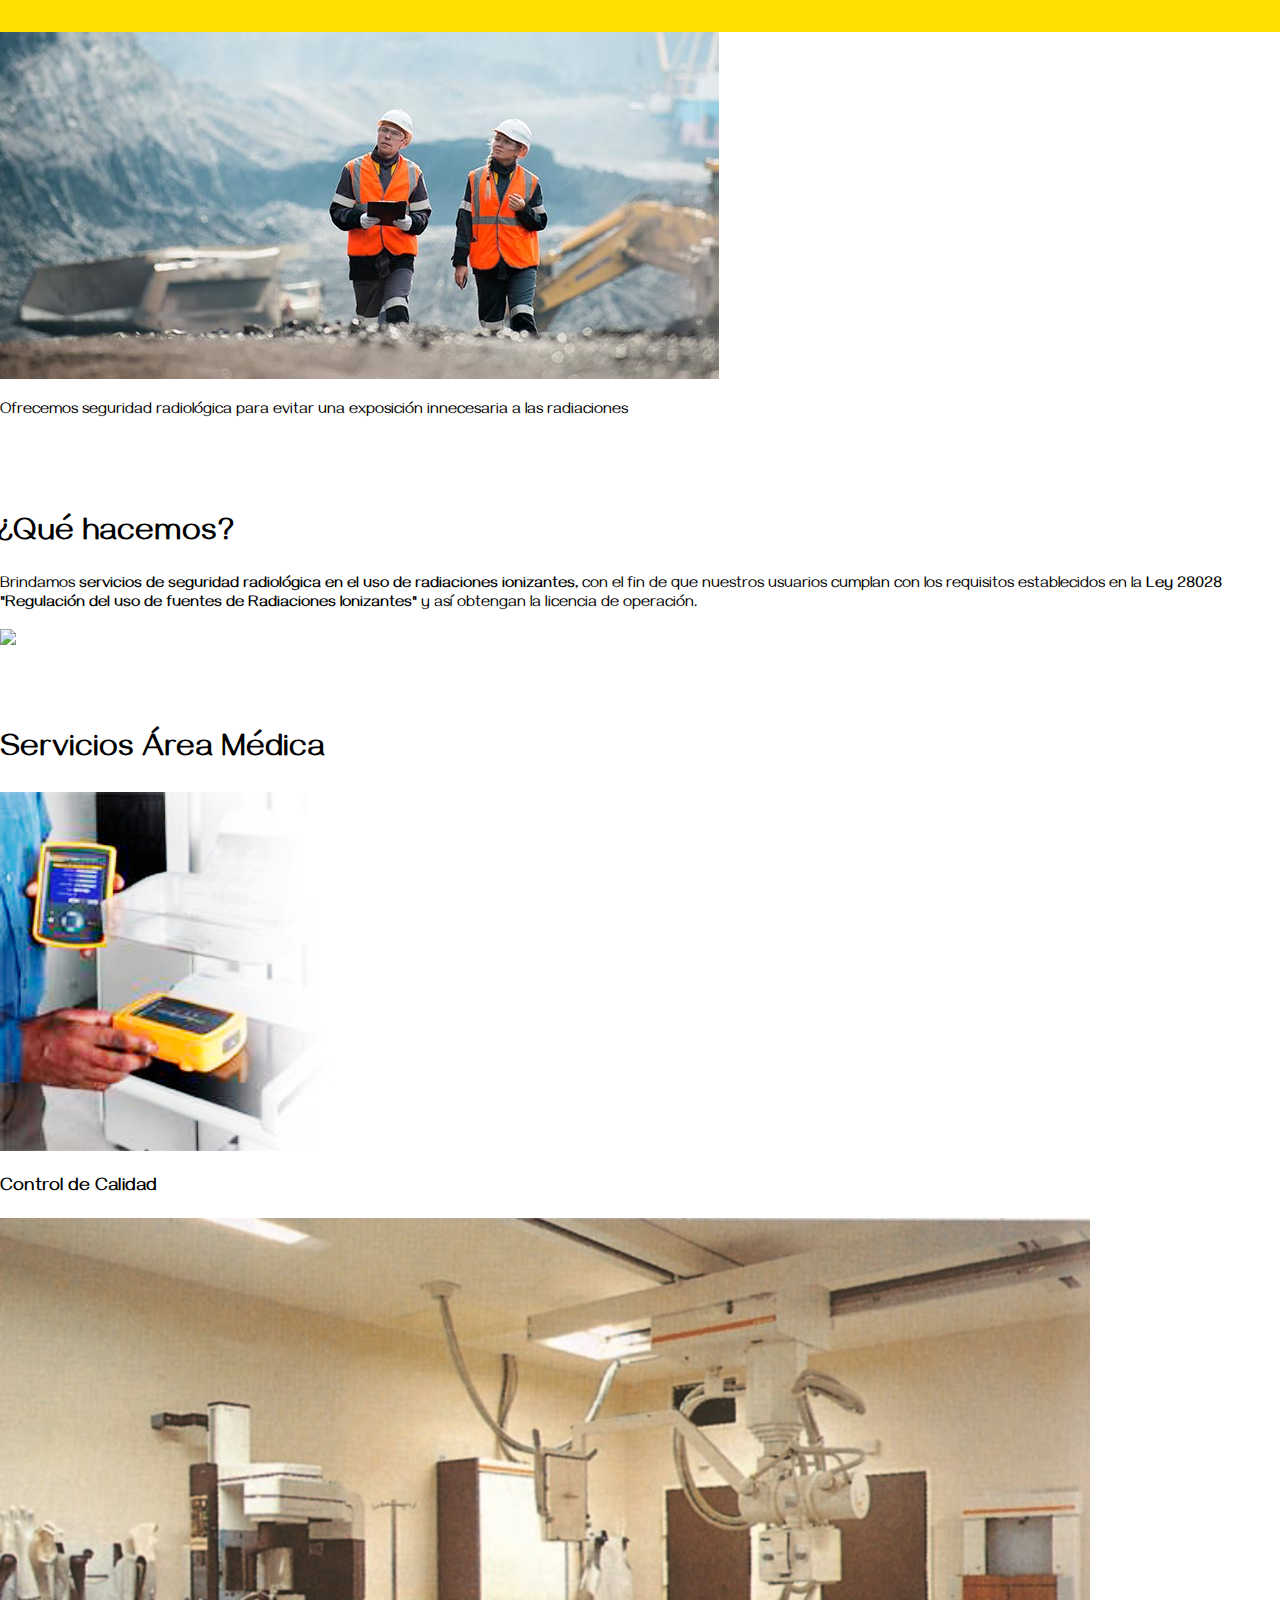
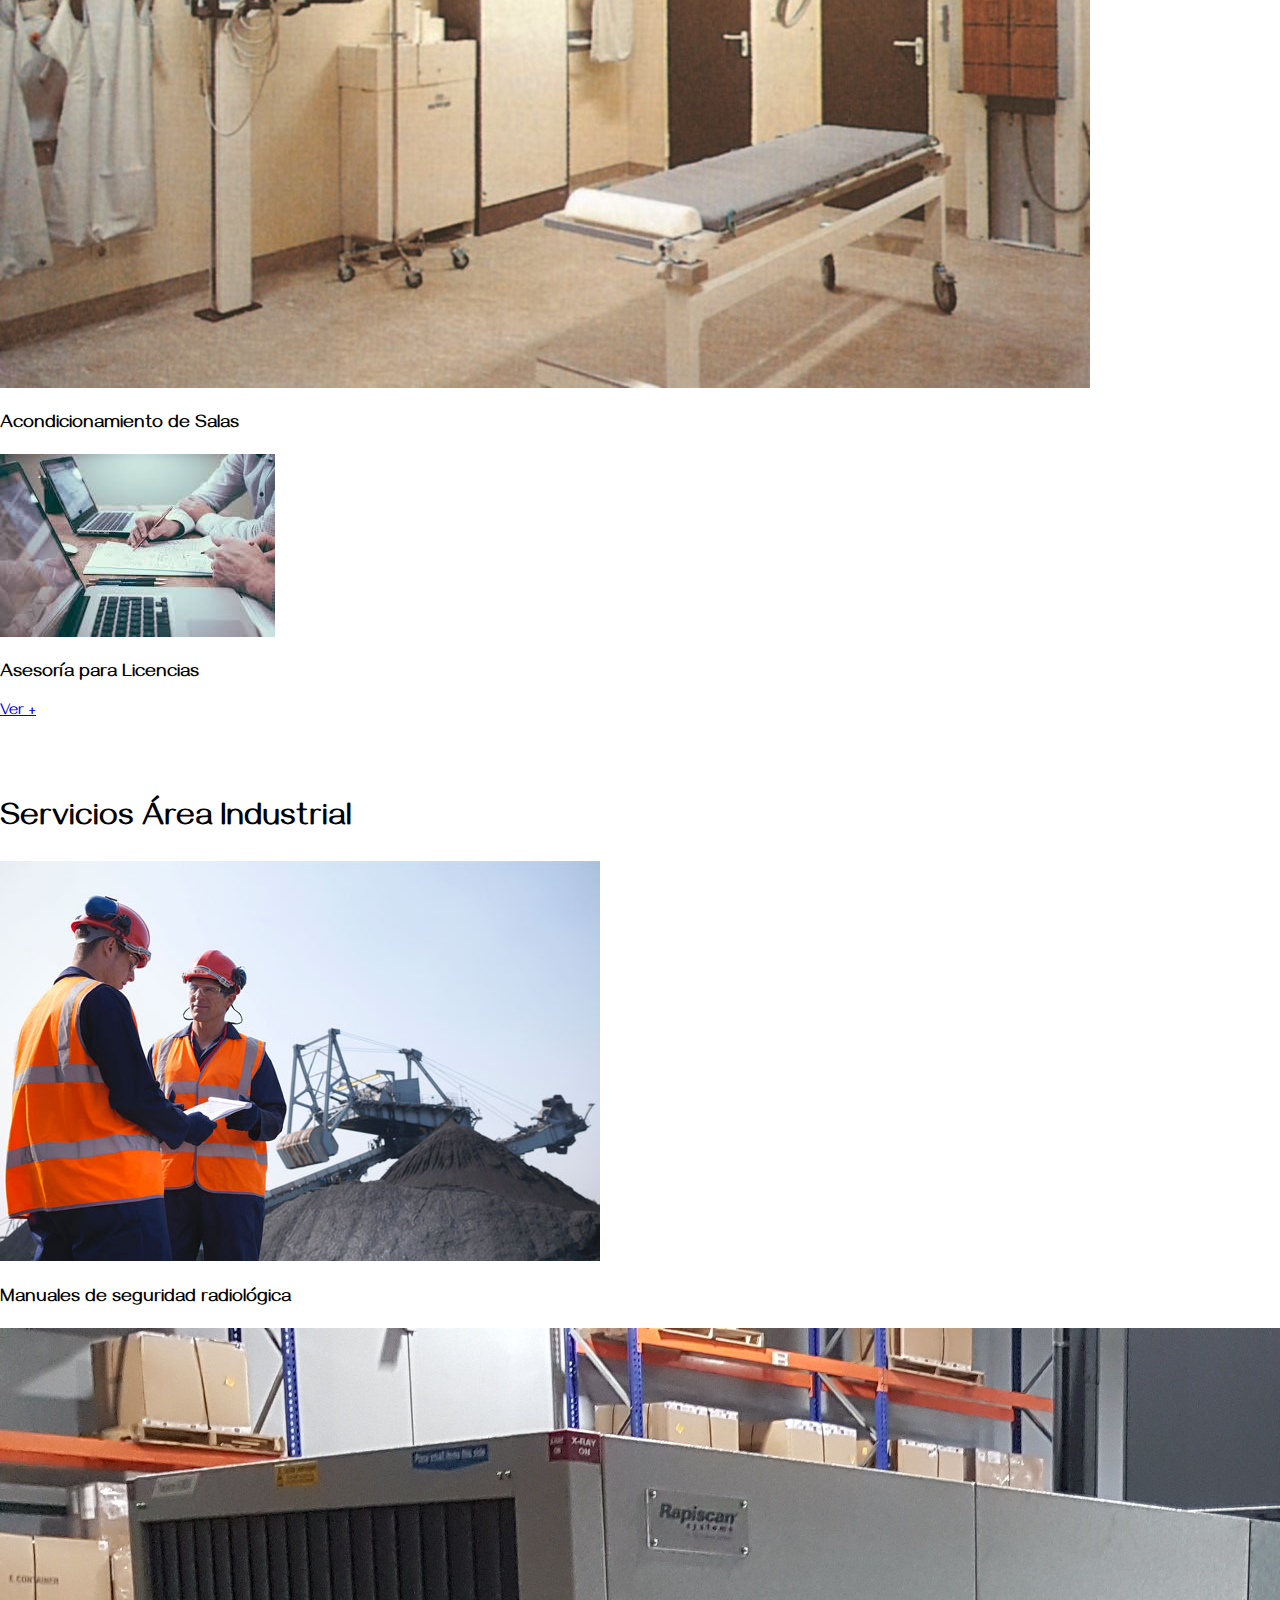
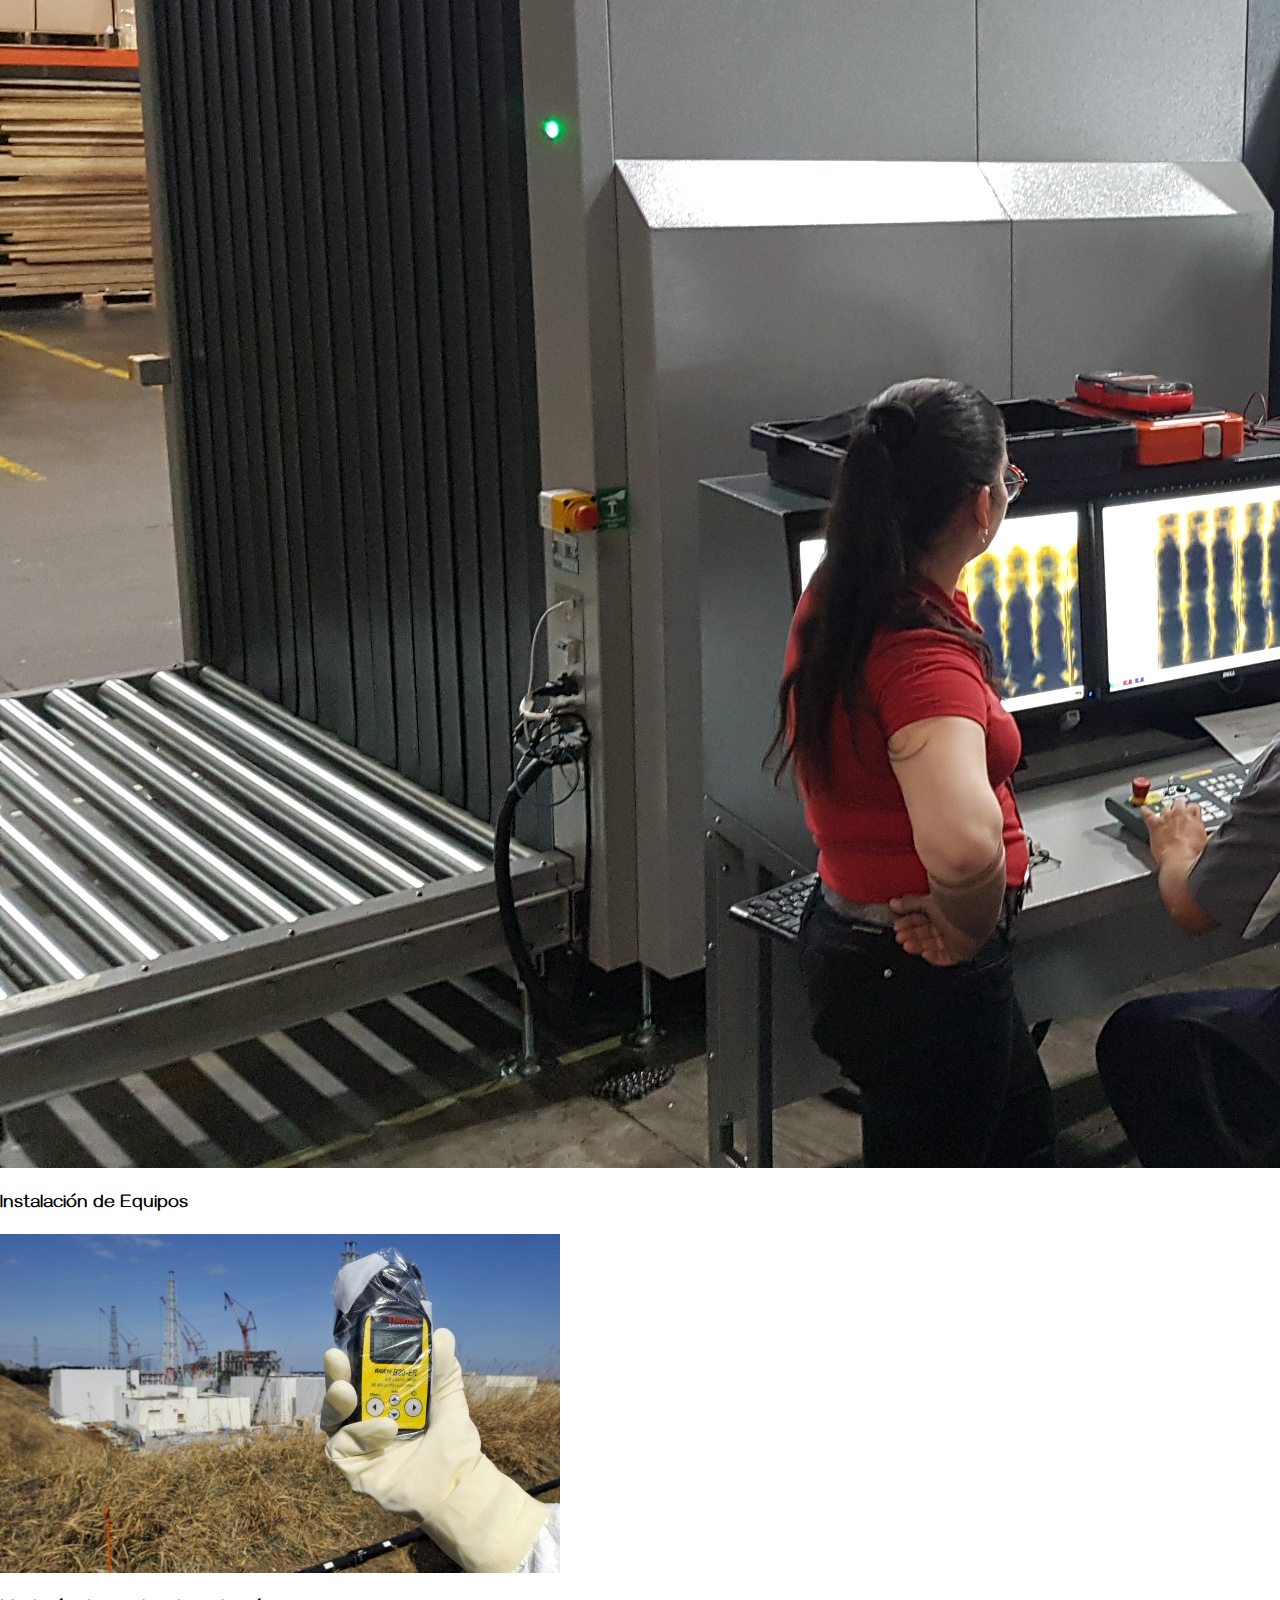
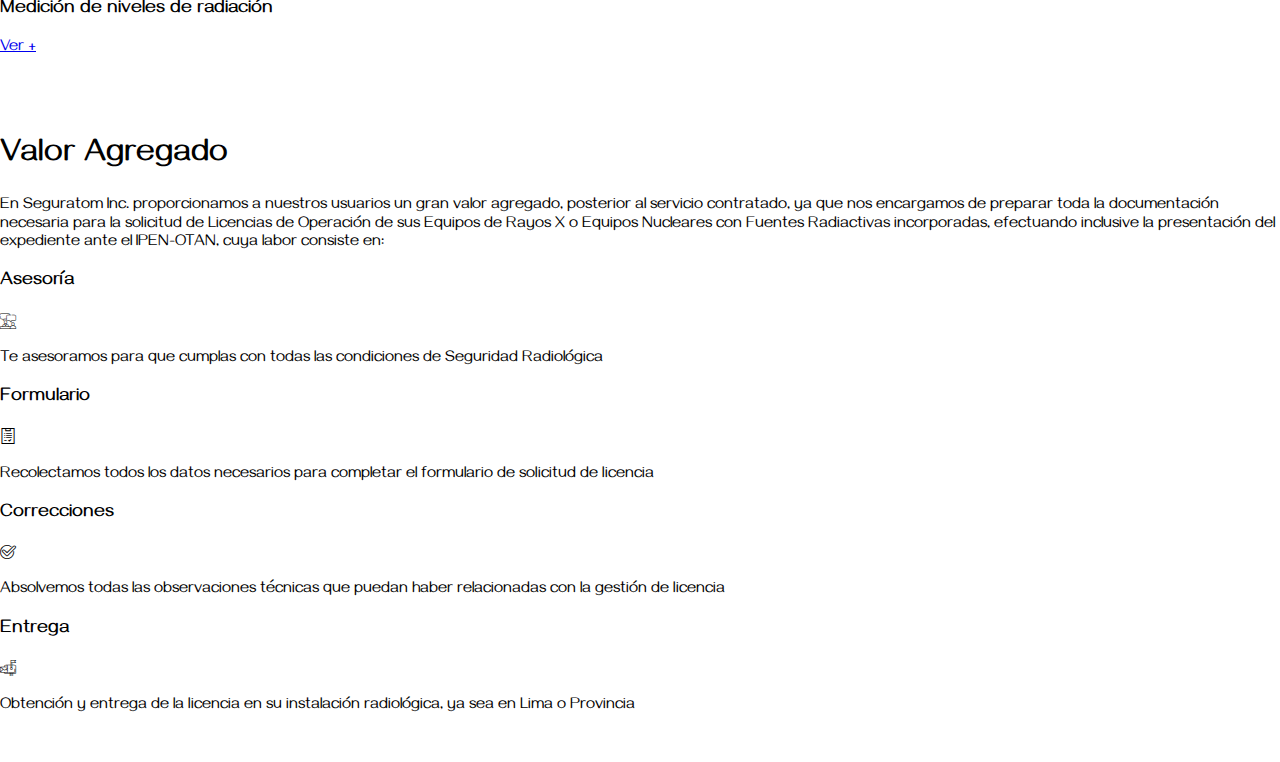
==== servicios.html @ b9119962 ":cat: primer commit" ====
<!DOCTYPE html>
<html>
<head>
	<meta charset="UTF-8" />
    <meta name="viewport" content="width=device-width, initial-scale=1.0" />
    <link rel="stylesheet" type="text/css" href="font/flaticon.css">
    <link rel="icon" href=""/>
    <link rel="stylesheet" href="css/normalize.css"/>
    <link href="https://fonts.googleapis.com/css?family=Gayathri:400,700&display=swap" rel="stylesheet">
    <link rel="stylesheet" href="css/style.css" />
    <title>Seguratom</title>
</head>
<body>
	<header></header>
	<main>
		<section>
			<img src="img/img4.jpg">
			<p>Ofrecemos seguridad radiológica para evitar una exposición innecesaria a las radiaciones</p>
		</section>

		<section>
			<h1>¿Qué hacemos?</h1>
			<div>
				<p>Brindamos <strong>servicios de seguridad radiológica en el uso de radiaciones ionizantes,</strong> con el fin de que nuestros usuarios cumplan con los requisitos establecidos en la <strong>Ley 28028 "Regulación del uso de fuentes de Radiaciones Ionizantes"</strong> y así obtengan la licencia de operación.</p>
			</div>
			<div>
				<img src="img/img5.jp">
			</div>
		</section>

		<section>
			<h1>Servicios Área Médica</h1>
			<div>
				<div>
					<img src="img/img6.jpg">
					<div>
						<h3>Control de Calidad</h3>
					</div>
				</div>
				<div>
					<img src="img/img7.jpg">
					<div>
						<h3>Acondicionamiento de Salas</h3>
					</div>
				</div>
				<div>
					<img src="img/img8.jpg">
					<div>
						<h3>Asesoría para Licencias</h3>
					</div>
				</div>
			</div>
			<div>
				<a href="serviciosAreaMedica.html">Ver +</a>
			</div>
		</section>

			<section>
			<h1>Servicios Área Industrial</h1>
			<div>
				<div>
					<img src="img/img9.jpg">
					<div>
						<h3>Manuales de seguridad radiológica</h3>
					</div>
				</div>
				<div>
					<img src="img/img10.jpg">
					<div>
						<h3>Instalación de Equipos</h3>
					</div>
				</div>
				<div>
					<img src="img/img11.jpg">
					<div>
						<h3>Medición de niveles de radiación</h3>
					</div>
				</div>
			</div>
			<div>
				<a href="serviciosAreaIndustrial.html">Ver +</a>
			</div>
		</section>

		<section>
			<h1>Valor Agregado</h1>
			<div>
				<p>En Seguratom Inc. proporcionamos a nuestros usuarios un gran valor agregado, posterior al servicio contratado, ya que nos encargamos de preparar toda la documentación necesaria para la solicitud de Licencias de Operación de sus Equipos de Rayos X o Equipos Nucleares con Fuentes Radiactivas incorporadas, efectuando inclusive la presentación del expediente ante el IPEN-OTAN, cuya labor consiste en:</p>
			</div>
			<div>
				<div>
					<h3>Asesoría</h3>
					 <i class="flaticon-advisor"></i>
					<p>Te asesoramos para que cumplas con todas las condiciones de Seguridad Radiológica</p>
				</div>
				<div>
					<h3>Formulario</h3>
					 <i class="flaticon-test"></i>
					<p>Recolectamos todos los datos necesarios para completar el formulario de solicitud de licencia</p>
				</div>
				<div>
					<h3>Correcciones</h3>
					 <i class="flaticon-checked"></i>
					<p>Absolvemos todas las observaciones técnicas que puedan haber relacionadas con la gestión de licencia</p>
				</div>
				<div>
					<h3>Entrega</h3>
					 <i class="flaticon-mail"></i>
					<p>Obtención y entrega de la licencia en su instalación radiológica, ya sea en Lima o Provincia</p>
				</div>		
			</div>
		</section>
	</main>
	<footer></footer>

</body>
</html>
---- font/flaticon.css ----
/*
  	Flaticon icon font: Flaticon
  	Creation date: 02/09/2019 01:56
  	*/

@font-face {
  font-family: "Flaticon";
  src: url("./Flaticon.eot");
  src: url("./Flaticon.eot?#iefix") format("embedded-opentype"),
       url("./Flaticon.woff2") format("woff2"),
       url("./Flaticon.woff") format("woff"),
       url("./Flaticon.ttf") format("truetype"),
       url("./Flaticon.svg#Flaticon") format("svg");
  font-weight: normal;
  font-style: normal;
}

@media screen and (-webkit-min-device-pixel-ratio:0) {
  @font-face {
    font-family: "Flaticon";
    src: url("./Flaticon.svg#Flaticon") format("svg");
  }
}

[class^="flaticon-"]:before, [class*=" flaticon-"]:before,
[class^="flaticon-"]:after, [class*=" flaticon-"]:after {   
  font-family: Flaticon;
        font-size: 1em;
font-style: normal;
}

.flaticon-advisor:before { content: "\f100"; }
.flaticon-test:before { content: "\f101"; }
.flaticon-checked:before { content: "\f102"; }
.flaticon-mail:before { content: "\f103"; }
.flaticon-shield:before { content: "\f104"; }
.flaticon-team:before { content: "\f105"; }
.flaticon-work:before { content: "\f106"; }
.flaticon-customer:before { content: "\f107"; }
.flaticon-customer-service:before { content: "\f108"; }
.flaticon-hourglass:before { content: "\f109"; }
.flaticon-team-1:before { content: "\f10a"; }
.flaticon-envelope:before { content: "\f10b"; }
.flaticon-clock-circular-outline:before { content: "\f10c"; }
.flaticon-placeholder:before { content: "\f10d"; }
.flaticon-auricular-phone-symbol-in-a-circle:before { content: "\f10e"; }
.flaticon-at:before { content: "\f10f"; }
.flaticon-menu-button-of-three-lines:before { content: "\f110"; }
.flaticon-facebook:before { content: "\f111"; }
.flaticon-linkedin:before { content: "\f112"; }
.flaticon-twitter-logo-on-black-background:before { content: "\f113"; }
---- css/style.css ----
* {
  box-sizing: border-box;
}

body {
  font-family: "Gayathri", sans-serif;
}

section {
  margin: 0;
  padding-top: 30px;
  padding-bottom: 30px;
}

/*Header Nav*/

header {
  background-color: #ffde00;
  padding-top: 1rem;
  padding-bottom: 1rem;
  position: fixed;
  top: 0%;
  left: 0%;
  width: 100%;
  z-index: 2;
}

header .container {
  display: flex;
  flex-wrap: wrap;
  align-items: center;
}

header .brand {
  margin-left: 10%;
  display: flex;
  flex-wrap: wrap;
  align-items: center;
}

header .brand img {
  width: 250px;
  height: auto;
}

header .drawer {
  display: inline-block;
}

header .menu {
  margin-left: auto;
  margin-right: 5%;
}

header .menu a {
  text-decoration: none;
  margin: 0 25px;
  font-size: 1.2rem;
}

/*Especialistas en seguridad...*/

.subheader {
  position: relative;
  padding-bottom: 20%;
  height: 0;
  overflow: hidden;
}

.subheader img {
  width: 100%;
  opacity: 0.5;
  margin: 0;
}

.subheader .slogan {
  position: absolute;
  left: 10%;
  top: 50%;
  transform: translate(-10%, -50%);
  font-size: 2rem;
  display: flex;
  flex-wrap: wrap;
  width: 50%;
  color: #29086A;
}

/*Te ofrecemos*/

.ofertas h1 {
  text-align: center;
  margin-top: 0px;
}

.ofertas h3 {
  text-align: center;
}

.ofertas .fila {
  display: flex;
  flex-wrap: wrap;
  justify-content: space-around;
}

.ofertas img {
  width: 400px;
  height: 250px;
  box-shadow: 10px 5px 5px 0px rgba(0, 0, 0, 0.37);
  transition: all 0.2s ease-in-out;
}

.ofertas img:hover {
  transform: scale(1.1);
}

/*Quienes somos*/

.quienesSomos {
  text-align: center;
  background-color: #c6ac00;
  color: whitesmoke;
}

.quienesSomos h1 {
  margin-top: 0px;
}

.quienesSomos p {
  display: flex;
  flex-wrap: wrap;
  margin: 0 auto;
  width: 50%;
  font-size: 1.5rem;
}

/*¿Por qué elegir Seguratom?*/

.razones {
  text-align: center;
}

.razones .fila {
  display: flex;
  flex-wrap: wrap;
  justify-content: space-around;
}

.razones i {
  font-size: 9rem;
}

.razones .columna p {
  width: 60%;
  margin: auto;
  font-size: 1.2rem;
}

/*Mapa*/

.gmap_canvas {
  position: relative;
  padding-bottom: 30%;
  height: 0;
  overflow: hidden;
}

.gmap_canvas iframe {
  position: absolute;
  top: 0;
  left: 0;
  width: 100%;
  height: 100%;
}

/* Contáctenos */

.contacto {
  text-align: center;
}

.contacto .fila {
  display: flex;
  flex-wrap: wrap;
  justify-content: space-around;
}

.contacto .form-item {
  width: 100%;
  margin: 5px 0;
}

.contacto .columna .item {
  display: flex;
  flex-wrap: wrap;
  justify-content: left;
  align-items: center;
  width: 100%;
}

.contacto i {
  font-size: 2rem;
  margin: 0 10px;
}

/* Footer1 */

.footer1 {
  background-color: gray;
}

.footer1 .fila {
  display: flex;
  flex-wrap: wrap;
  justify-content: space-around;
}

.footer1 img {
  width: 250px;
  height: auto;
  filter: grayscale(1);
}

.footer1 .columna a {
  text-decoration: none;
}

.footer1 .columna2{
  display: flex;
  flex-wrap: wrap;
}

.footer1 .columna2 a{
  width: 100%;
}

.footer1 .columna3 a{
  filter: grayscale(1);
}

.footer1 .columna3 i {
  font-size: 3rem;
  margin: 0 10px;
}

/* Footer2 */

.footer2 {
  text-align: center;
  background-color: lightgray;
  padding: 5px 0;
}
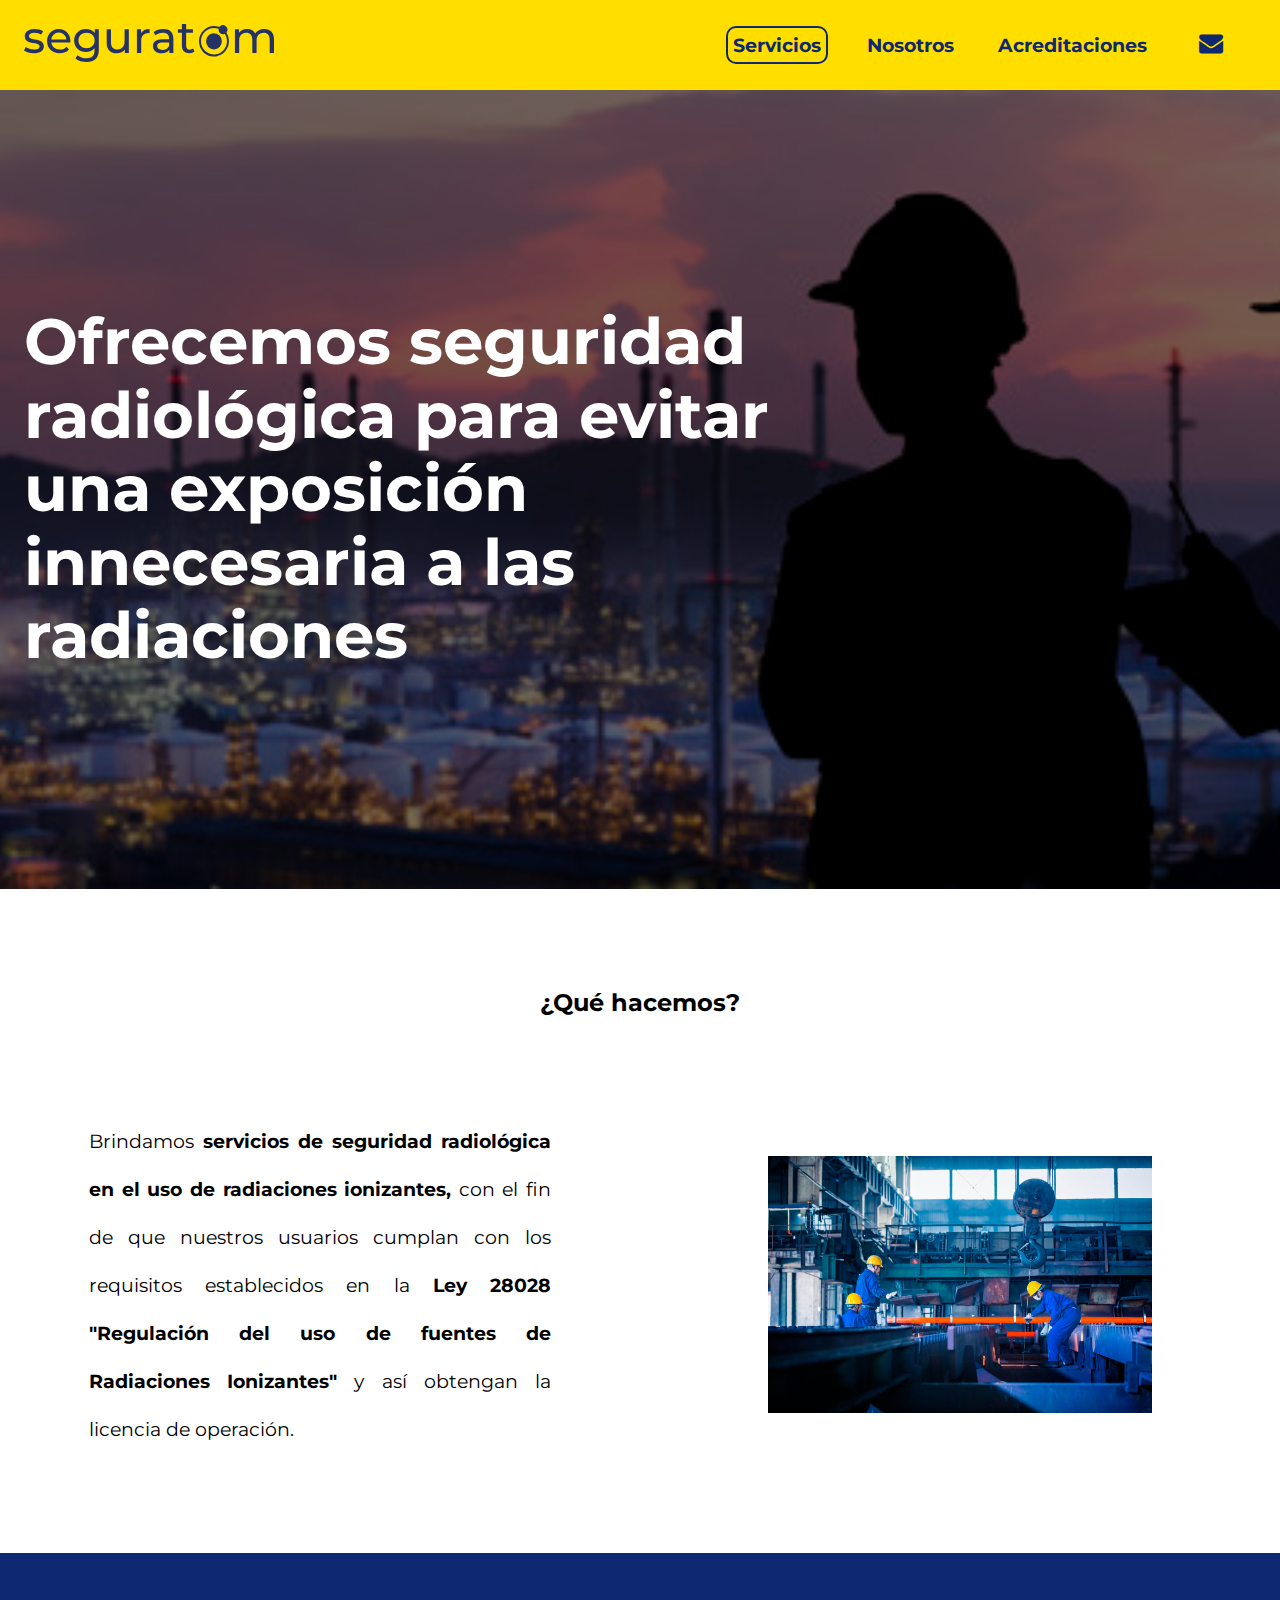
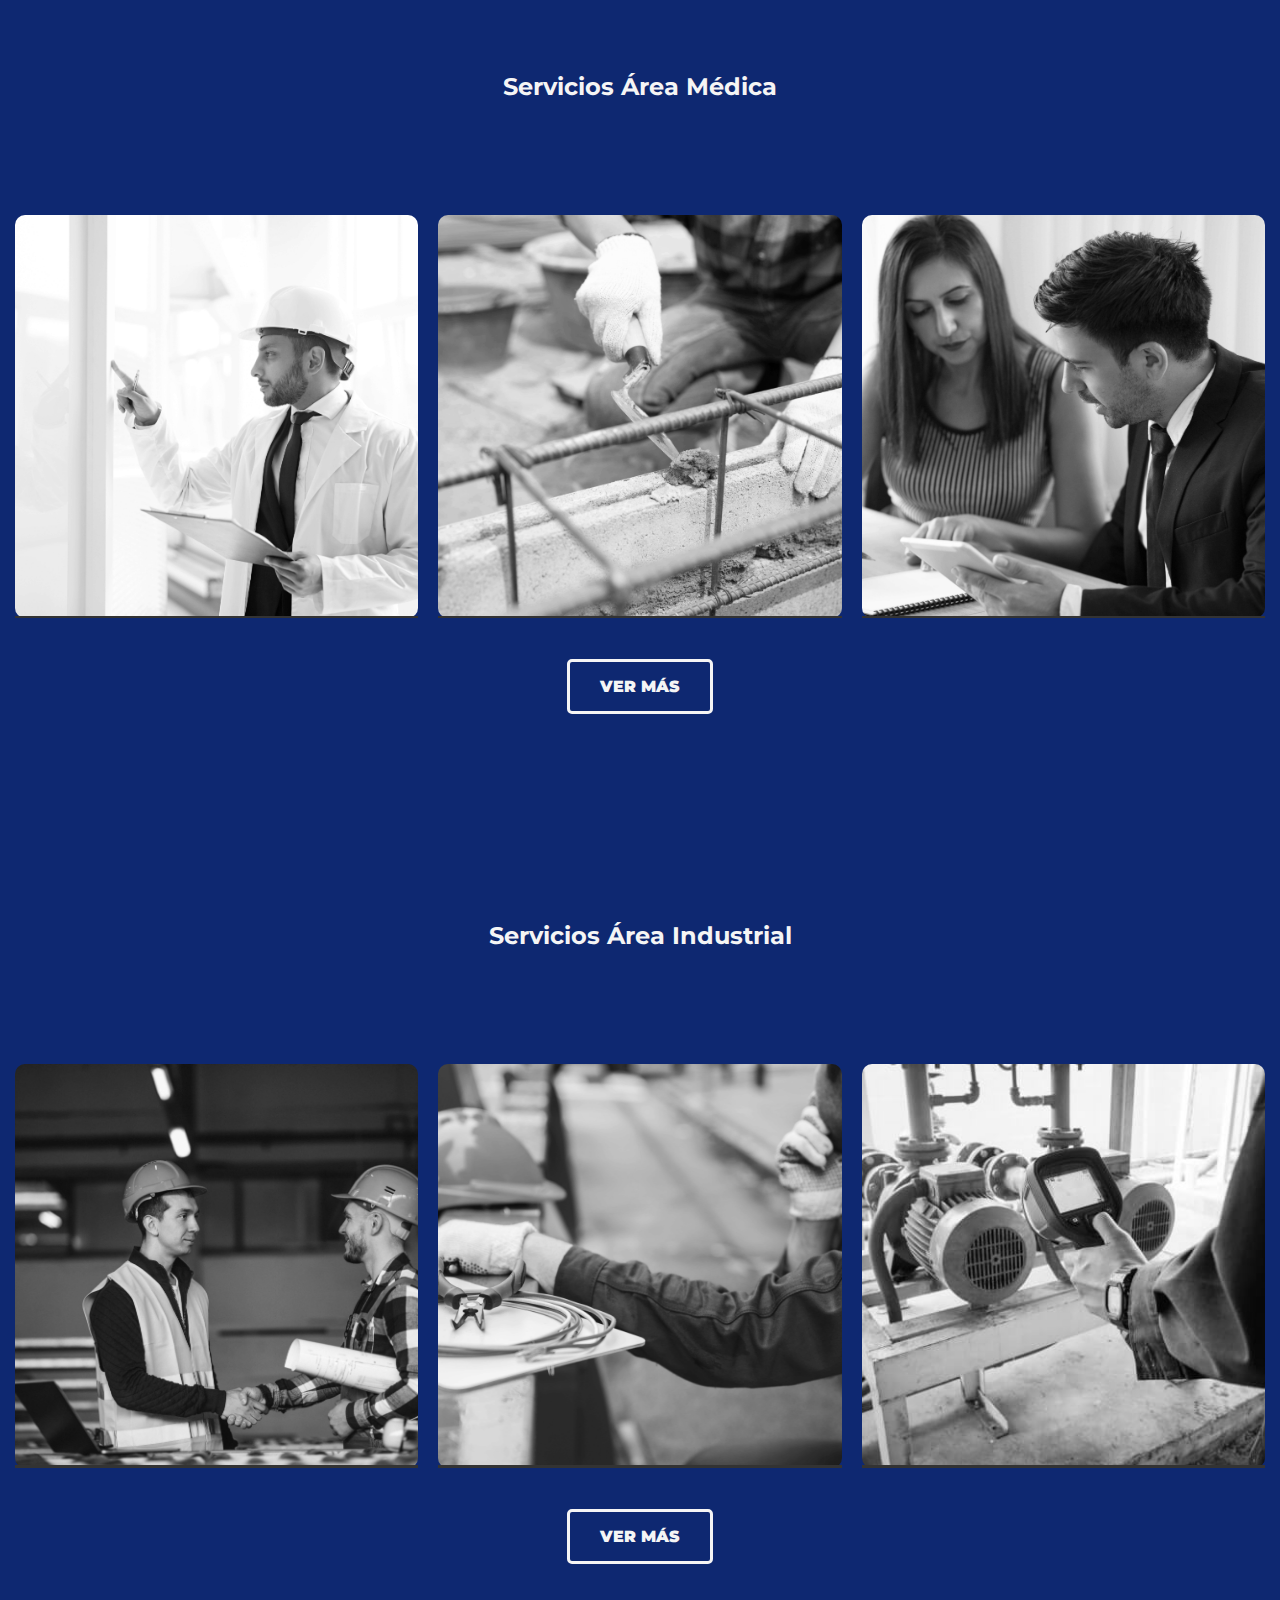
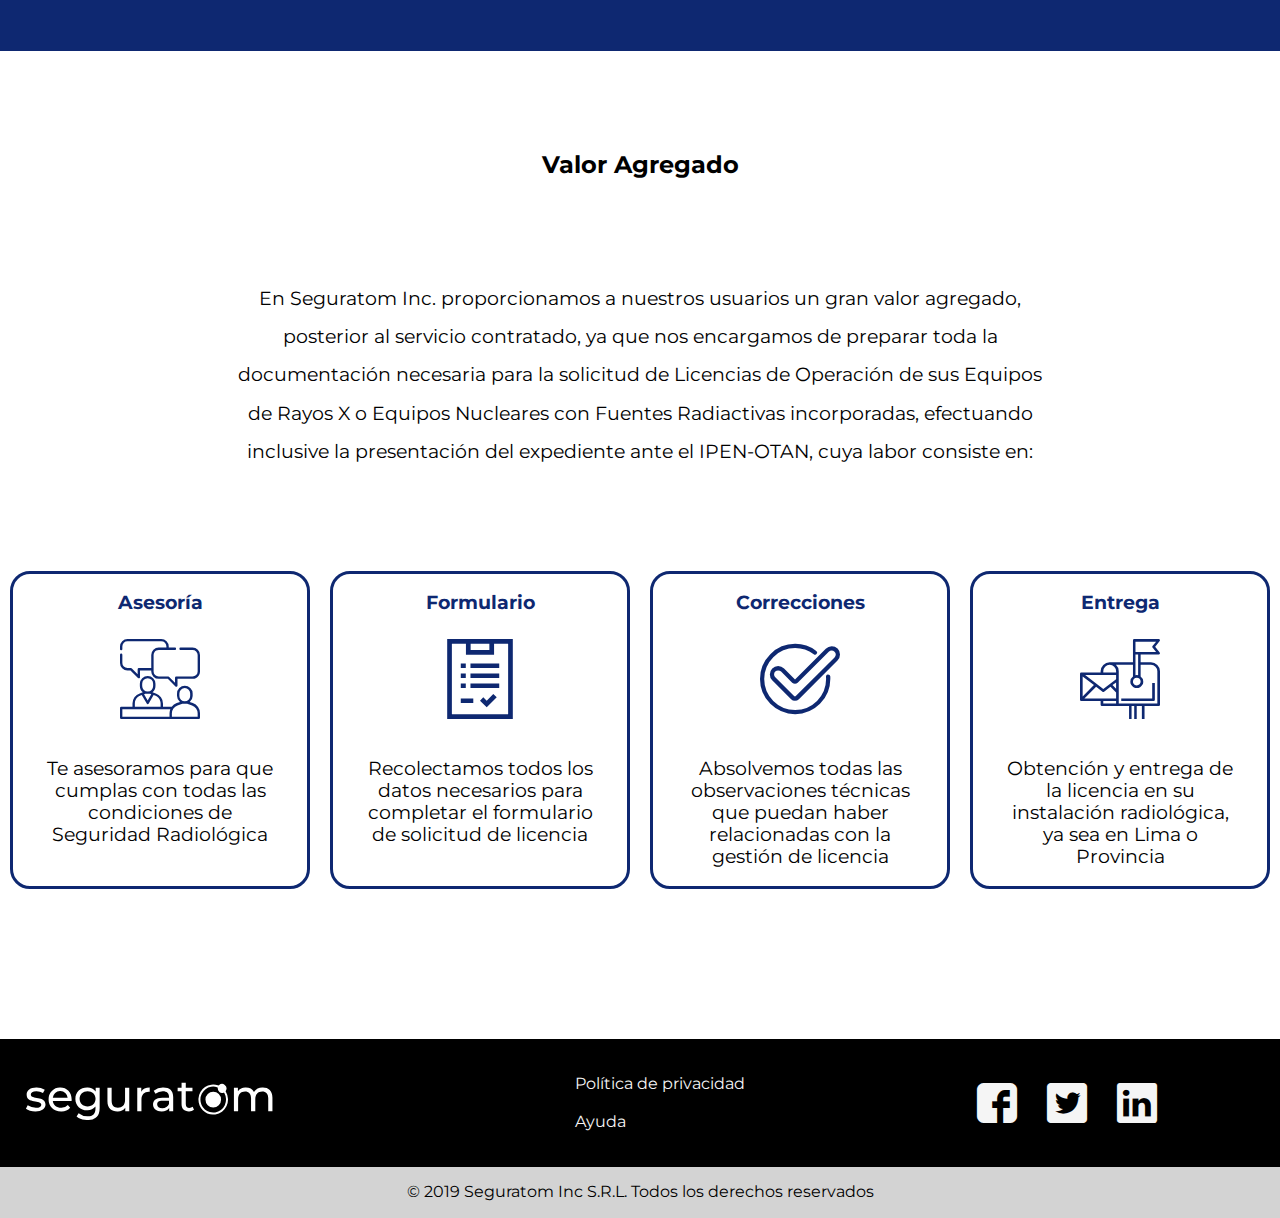
==== commit 54e0c5e8: "Update project to final version" ====
--- a/servicios.html
+++ b/servicios.html
@@ -1,117 +1,278 @@
 <!DOCTYPE html>
-<html>
-<head>
-	<meta charset="UTF-8" />
+<html lang="es">
+  <head>
+    <meta charset="UTF-8" />
     <meta name="viewport" content="width=device-width, initial-scale=1.0" />
-    <link rel="stylesheet" type="text/css" href="font/flaticon.css">
-    <link rel="icon" href=""/>
-    <link rel="stylesheet" href="css/normalize.css"/>
-    <link href="https://fonts.googleapis.com/css?family=Gayathri:400,700&display=swap" rel="stylesheet">
+    <link rel="stylesheet" href="font/flaticon.css" />
+    <link rel="icon" href="img/seguratom-azul-isotipo.ico" />
+    <link rel="stylesheet" href="css/normalize.css" />
+    <link
+      href="https://fonts.googleapis.com/css?family=Montserrat:400,700,900&display=swap"
+      rel="stylesheet"
+    />
+
     <link rel="stylesheet" href="css/style.css" />
+    <script src="js/jquery.js"></script>
     <title>Seguratom</title>
-</head>
-<body>
-	<header></header>
-	<main>
-		<section>
-			<img src="img/img4.jpg">
-			<p>Ofrecemos seguridad radiológica para evitar una exposición innecesaria a las radiaciones</p>
-		</section>
-
-		<section>
-			<h1>¿Qué hacemos?</h1>
-			<div>
-				<p>Brindamos <strong>servicios de seguridad radiológica en el uso de radiaciones ionizantes,</strong> con el fin de que nuestros usuarios cumplan con los requisitos establecidos en la <strong>Ley 28028 "Regulación del uso de fuentes de Radiaciones Ionizantes"</strong> y así obtengan la licencia de operación.</p>
-			</div>
-			<div>
-				<img src="img/img5.jp">
-			</div>
-		</section>
-
-		<section>
-			<h1>Servicios Área Médica</h1>
-			<div>
-				<div>
-					<img src="img/img6.jpg">
-					<div>
-						<h3>Control de Calidad</h3>
-					</div>
-				</div>
-				<div>
-					<img src="img/img7.jpg">
-					<div>
-						<h3>Acondicionamiento de Salas</h3>
-					</div>
-				</div>
-				<div>
-					<img src="img/img8.jpg">
-					<div>
-						<h3>Asesoría para Licencias</h3>
-					</div>
-				</div>
-			</div>
-			<div>
-				<a href="serviciosAreaMedica.html">Ver +</a>
-			</div>
-		</section>
-
-			<section>
-			<h1>Servicios Área Industrial</h1>
-			<div>
-				<div>
-					<img src="img/img9.jpg">
-					<div>
-						<h3>Manuales de seguridad radiológica</h3>
-					</div>
-				</div>
-				<div>
-					<img src="img/img10.jpg">
-					<div>
-						<h3>Instalación de Equipos</h3>
-					</div>
-				</div>
-				<div>
-					<img src="img/img11.jpg">
-					<div>
-						<h3>Medición de niveles de radiación</h3>
-					</div>
-				</div>
-			</div>
-			<div>
-				<a href="serviciosAreaIndustrial.html">Ver +</a>
-			</div>
-		</section>
-
-		<section>
-			<h1>Valor Agregado</h1>
-			<div>
-				<p>En Seguratom Inc. proporcionamos a nuestros usuarios un gran valor agregado, posterior al servicio contratado, ya que nos encargamos de preparar toda la documentación necesaria para la solicitud de Licencias de Operación de sus Equipos de Rayos X o Equipos Nucleares con Fuentes Radiactivas incorporadas, efectuando inclusive la presentación del expediente ante el IPEN-OTAN, cuya labor consiste en:</p>
-			</div>
-			<div>
-				<div>
-					<h3>Asesoría</h3>
-					 <i class="flaticon-advisor"></i>
-					<p>Te asesoramos para que cumplas con todas las condiciones de Seguridad Radiológica</p>
-				</div>
-				<div>
-					<h3>Formulario</h3>
-					 <i class="flaticon-test"></i>
-					<p>Recolectamos todos los datos necesarios para completar el formulario de solicitud de licencia</p>
-				</div>
-				<div>
-					<h3>Correcciones</h3>
-					 <i class="flaticon-checked"></i>
-					<p>Absolvemos todas las observaciones técnicas que puedan haber relacionadas con la gestión de licencia</p>
-				</div>
-				<div>
-					<h3>Entrega</h3>
-					 <i class="flaticon-mail"></i>
-					<p>Obtención y entrega de la licencia en su instalación radiológica, ya sea en Lima o Provincia</p>
-				</div>		
-			</div>
-		</section>
-	</main>
-	<footer></footer>
-
-</body>
-</html>+  </head>
+  <body>
+    <div class="load-div">
+      <img src="img/seguratom-azul-isotipo.svg" alt="Cargando...">
+    </div>
+      <!-- Header Nav -->
+      <header>
+        <div class="container">
+          <div class="fila fila-header">
+            <div class="columna columna-logo-header">
+              <a href="index.html">
+                <img src="img/seguratom-azul.svg" />
+              </a>
+            </div>
+
+            <nav class="menu">
+              <a id="servicios" href="servicios.html">Servicios</a>
+              <a id="nosotros" href="nosotros.html">Nosotros</a>
+              <a id="acreditaciones" href="acreditaciones.html"
+                >Acreditaciones</a
+              >
+            </nav>
+
+            <div class="columna columna-iconos">
+              <a href="index.html#contactenos">
+                <i class="flaticon-envelope"></i>
+              </a>
+              <a href="#" class="hamb">
+                <i
+                  class="flaticon-menu-button-of-three-lines"
+                  aria-hidden="true"
+                ></i>
+              </a>
+            </div>
+          </div>
+        </div>
+      </header>
+
+      <main>
+        <!-- Ofrecemos seguridad radiológica... -->
+        <section class="subheader-2">
+          <img src="img/img4.jpg" />
+          <div class="container slogan">
+            <div class="fila">
+              <div class="columna columna-66">
+                <h1>
+                  Ofrecemos seguridad radiológica para evitar una exposición
+                  innecesaria a las radiaciones
+                </h1>
+              </div>
+            </div>
+          </div>
+        </section>
+
+        <!-- ¿Qué hacemos?... -->
+        <section class="quehacemos">
+          <div class="container">
+            <h2>¿Qué hacemos?</h2>
+            <div class="fila fila-hacemos">
+              <div class="columna columna-50">
+                <p>
+                  Brindamos
+                  <strong
+                    >servicios de seguridad radiológica en el uso de radiaciones
+                    ionizantes,</strong
+                  >
+                  con el fin de que nuestros usuarios cumplan con los requisitos
+                  establecidos en la
+                  <strong
+                    >Ley 28028 "Regulación del uso de fuentes de Radiaciones
+                    Ionizantes"</strong
+                  >
+                  y así obtengan la licencia de operación.
+                </p>
+              </div>
+
+              <div class="columna columna-50">
+                <img src="img/img5.jpg" />
+              </div>
+            </div>
+          </div>
+        </section>
+
+        <!-- Servicios Área Médica... -->
+        <section class="samedica">
+          <div class="container">
+            <h2>Servicios Área Médica</h2>
+            <div class="fila fila-samedica">
+              <div class="columa columna-33">
+                <div class="cuadrado">
+                  <img src="img/img6.jpg" />
+                  <div class="franja">
+                    <h3>Control de Calidad</h3>
+                  </div>
+                </div>
+              </div>
+
+              <div class="columa columna-33">
+                <div class="cuadrado">
+                  <img src="img/img7.jpg" />
+                  <div class="franja">
+                    <h3>Acondicionamiento de Salas</h3>
+                  </div>
+                </div>
+              </div>
+
+              <div class="columa columna-33">
+                <div class="cuadrado">
+                  <img src="img/img8.jpg" />
+                  <div class="franja">
+                    <h3>Asesoría para Licencias</h3>
+                  </div>
+                </div>
+              </div>
+
+              <div class="columna columna-100 boton">
+                <a href="serviciosAreaMedica.html">VER MÁS</a>
+              </div>
+            </div>
+          </div>
+        </section>
+
+        <!-- Servicios Área Industrial... -->
+
+        <section class="saindustrial">
+          <div class="container">
+            <h2>Servicios Área Industrial</h2>
+            <div class="fila fila-saindustrial">
+              <div class="columa columna-33">
+                <div class="cuadrado">
+                  <img src="img/img9.jpg" />
+                  <div class="franja">
+                    <h3>Manuales de seguridad radiológica</h3>
+                  </div>
+                </div>
+              </div>
+
+              <div class="columa columna-33">
+                <div class="cuadrado">
+                  <img src="img/img10.jpg" />
+                  <div class="franja">
+                    <h3>Instalación de Equipos</h3>
+                  </div>
+                </div>
+              </div>
+
+              <div class="columa columna-33">
+                <div class="cuadrado">
+                  <img src="img/img11.jpg" />
+                  <div class="franja">
+                    <h3>Medición de niveles de radiación</h3>
+                  </div>
+                </div>
+              </div>
+
+              <div class="columna columna-100 boton">
+                <a href="serviciosAreaIndustrial.html">VER MÁS</a>
+              </div>
+            </div>
+          </div>
+        </section>
+
+        <!-- Valor Agregado... -->
+
+        <section class="valoragregado">
+          <div class="container">
+            <h2>Valor Agregado</h2>
+            <div class="fila fila-valor">
+              <div class="columna columna-100">
+                <p>
+                  En Seguratom Inc. proporcionamos a nuestros usuarios un gran
+                  valor agregado, posterior al servicio contratado, ya que nos
+                  encargamos de preparar toda la documentación necesaria para la
+                  solicitud de Licencias de Operación de sus Equipos de Rayos X
+                  o Equipos Nucleares con Fuentes Radiactivas incorporadas,
+                  efectuando inclusive la presentación del expediente ante el
+                  IPEN-OTAN, cuya labor consiste en:
+                </p>
+              </div>
+
+              <div class="columna columna-25">
+                <h3>Asesoría</h3>
+                <i class="flaticon-advisor"></i>
+                <p>
+                  Te asesoramos para que cumplas con todas las condiciones de
+                  Seguridad Radiológica
+                </p>
+              </div>
+
+              <div class="columna columna-25">
+                <h3>Formulario</h3>
+                <i class="flaticon-test"></i>
+                <p>
+                  Recolectamos todos los datos necesarios para completar el
+                  formulario de solicitud de licencia
+                </p>
+              </div>
+
+              <div class="columna columna-25">
+                <h3>Correcciones</h3>
+                <i class="flaticon-checked"></i>
+                <p>
+                  Absolvemos todas las observaciones técnicas que puedan haber
+                  relacionadas con la gestión de licencia
+                </p>
+              </div>
+
+              <div class="columna columna-25">
+                <h3>Entrega</h3>
+                <i class="flaticon-mail"></i>
+                <p>
+                  Obtención y entrega de la licencia en su instalación
+                  radiológica, ya sea en Lima o Provincia
+                </p>
+              </div>
+            </div>
+          </div>
+        </section>
+      </main>
+
+      <footer>
+        <div class="container">
+          <div class="fila fila-footer">
+            <div class="columna columna-33 columna-logo-footer">
+              <picture>
+                <source
+                  media="(max-width: 767px)"
+                  srcset="img/seguratom-blanco-isotipo.svg"
+                />
+                <img src="img/seguratom-blanco.svg" />
+              </picture>
+            </div>
+
+            <div class="columna columna-33">
+              <ul>
+                <li><a href="#">Política de privacidad</a></li>
+                <li><a href="#">Ayuda</a></li>
+              </ul>
+            </div>
+
+            <div class="columna columna-33 columna-redes">
+              <a href="#">
+                <i class="flaticon-facebook-logo"></i>
+              </a>
+              <a href="#">
+                <i class="flaticon-twitter-logo-on-black-background"></i>
+              </a>
+              <a href="#">
+                <i class="flaticon-linkedin-logo"></i>
+              </a>
+            </div>
+
+            <div class="columna columna-100">
+              <p>© 2019 Seguratom Inc S.R.L. Todos los derechos reservados</p>
+            </div>
+          </div>
+        </div>
+      </footer>
+      <script src="js/main.js"></script>
+    </body>
+  </html>
+</html>
--- a/font/flaticon.css
+++ b/font/flaticon.css
@@ -1,6 +1,6 @@
 	/*
   	Flaticon icon font: Flaticon
-  	Creation date: 02/09/2019 01:56
+  	Creation date: 22/09/2019 02:58
   	*/
 
 @font-face {
@@ -33,19 +33,20 @@
 .flaticon-test:before { content: "\f101"; }
 .flaticon-checked:before { content: "\f102"; }
 .flaticon-mail:before { content: "\f103"; }
-.flaticon-shield:before { content: "\f104"; }
-.flaticon-team:before { content: "\f105"; }
-.flaticon-work:before { content: "\f106"; }
-.flaticon-customer:before { content: "\f107"; }
-.flaticon-customer-service:before { content: "\f108"; }
-.flaticon-hourglass:before { content: "\f109"; }
-.flaticon-team-1:before { content: "\f10a"; }
-.flaticon-envelope:before { content: "\f10b"; }
-.flaticon-clock-circular-outline:before { content: "\f10c"; }
-.flaticon-placeholder:before { content: "\f10d"; }
-.flaticon-auricular-phone-symbol-in-a-circle:before { content: "\f10e"; }
-.flaticon-at:before { content: "\f10f"; }
-.flaticon-menu-button-of-three-lines:before { content: "\f110"; }
-.flaticon-facebook:before { content: "\f111"; }
-.flaticon-linkedin:before { content: "\f112"; }
-.flaticon-twitter-logo-on-black-background:before { content: "\f113"; }+.flaticon-team:before { content: "\f104"; }
+.flaticon-work:before { content: "\f105"; }
+.flaticon-customer-service:before { content: "\f106"; }
+.flaticon-hourglass:before { content: "\f107"; }
+.flaticon-team-1:before { content: "\f108"; }
+.flaticon-envelope:before { content: "\f109"; }
+.flaticon-clock-circular-outline:before { content: "\f10a"; }
+.flaticon-auricular-phone-symbol-in-a-circle:before { content: "\f10b"; }
+.flaticon-menu-button-of-three-lines:before { content: "\f10c"; }
+.flaticon-shield:before { content: "\f10d"; }
+.flaticon-social-email-circular-button:before { content: "\f10e"; }
+.flaticon-placeholder-outline:before { content: "\f10f"; }
+.flaticon-facebook-logo:before { content: "\f110"; }
+.flaticon-linkedin-logo:before { content: "\f111"; }
+.flaticon-twitter-logo-on-black-background:before { content: "\f112"; }
+.flaticon-target:before { content: "\f113"; }
+.flaticon-delete:before { content: "\f114"; }--- a/css/style.css
+++ b/css/style.css
@@ -1,167 +1,350 @@
 * {
-  box-sizing: border-box;
+  -webkit-box-sizing: border-box;
+          box-sizing: border-box;
 }
 
 body {
-  font-family: "Gayathri", sans-serif;
+  font-family: "Montserrat", sans-serif;
+}
+
+.load-div {
+  position: fixed;
+  width: 100%;
+  height: 100%;
+  top: 0;
+  left: 0;
+  background-color: whitesmoke;
+  display: -webkit-box;
+  display: -ms-flexbox;
+  display: flex;
+  -webkit-box-pack: center;
+      -ms-flex-pack: center;
+          justify-content: center;
+  -webkit-box-align: center;
+      -ms-flex-align: center;
+          align-items: center;
+  z-index: 4;
+}
+
+@-webkit-keyframes pulses {
+  from {
+    -webkit-transform: none;
+            transform: none;
+  }
+  50% {
+    -webkit-transform: scale(1.4);
+            transform: scale(1.4);
+  }
+  to {
+    -webkit-transform: none;
+            transform: none;
+  }
+}
+
+@keyframes pulses {
+  from {
+    -webkit-transform: none;
+            transform: none;
+  }
+  50% {
+    -webkit-transform: scale(1.4);
+            transform: scale(1.4);
+  }
+  to {
+    -webkit-transform: none;
+            transform: none;
+  }
+}
+
+.load-div img {
+  -webkit-animation: pulses 1s infinite;
+          animation: pulses 1s infinite;
 }
 
 section {
   margin: 0;
-  padding-top: 30px;
-  padding-bottom: 30px;
+  padding-top: 100px;
+  padding-bottom: 100px;
+}
+
+.container {
+  width: 100%;
+  margin: 0 auto;
+  padding-right: 1.5rem;
+  padding-left: 1.5rem;
+}
+
+.fila {
+  display: -webkit-box;
+  display: -ms-flexbox;
+  display: flex;
+  -ms-flex-wrap: wrap;
+      flex-wrap: wrap;
+  margin-left: -1.5rem;
+  margin-right: -1.5rem;
+}
+
+.columna {
+  padding-right: 1.5rem;
+  padding-left: 1.5rem;
+}
+
+h2 {
+  margin-bottom: 100px;
 }
 
 /*Header Nav*/
 
 header {
   background-color: #ffde00;
-  padding-top: 1rem;
-  padding-bottom: 1rem;
+  padding-top: 1.5rem;
+  padding-bottom: 1.5rem;
   position: fixed;
-  top: 0%;
-  left: 0%;
+  top: 0;
+  left: 0;
   width: 100%;
   z-index: 2;
 }
 
-header .container {
-  display: flex;
-  flex-wrap: wrap;
-  align-items: center;
-}
-
-header .brand {
-  margin-left: 10%;
-  display: flex;
-  flex-wrap: wrap;
-  align-items: center;
-}
-
-header .brand img {
+header .fila-header {
+  -webkit-box-align: center;
+      -ms-flex-align: center;
+          align-items: center;
+}
+
+header .columna-logo-header {
+  width: 30%;
+  text-align: left;
+}
+
+header img {
   width: 250px;
-  height: auto;
-}
-
-header .drawer {
-  display: inline-block;
 }
 
 header .menu {
-  margin-left: auto;
-  margin-right: 5%;
+  width: 60%;
+  text-align: right;
 }
 
 header .menu a {
   text-decoration: none;
-  margin: 0 25px;
+  margin: 0 15px;
+  padding: 5px;
   font-size: 1.2rem;
-}
+  font-weight: 700;
+  color: #0e2871;
+}
+
+header .menu .seleccionado {
+  border: 2px solid #0e2871;
+  border-radius: 10px;
+}
+
+header .menu a:hover {
+  color: #5d76bd;
+  border-color: #5d76bd;
+}
+
+header .menu a:first-child {
+  margin-left: 0;
+}
+
+header .menu a:last-child {
+  margin-right: 0;
+}
+
+header .columna-iconos {
+  width: 10%;
+  text-align: center;
+}
+
+header .columna-iconos .hamb {
+  display: none;
+  z-index: 3;
+}
+
+header .columna-iconos a {
+  text-decoration: none;
+  font-size: 1.5rem;
+  color: #0e2871;
+  margin: 0 5px;
+}
+
+header .columna-iconos a:first-child {
+  margin-left: 0;
+  margin-right: 10px;
+}
+
+header .columna-iconos a:last-child {
+  margin-right: 0;
+}
+
+/*HOME*/
 
 /*Especialistas en seguridad...*/
 
 .subheader {
   position: relative;
-  padding-bottom: 20%;
+  margin-top: 89px;
+  overflow: hidden;
+  height: calc(100vh - 100px);
+  padding: 0;
+  background: black;
+}
+
+.subheader .columna-66 {
+  width: 66%;
+}
+
+.subheader img {
+  width: 100%;
+  opacity: 0.45;
+  margin: 0;
+  height: 100%;
+  -o-object-fit: cover;
+     object-fit: cover;
+  -o-object-position: center;
+     object-position: center;
+}
+
+.subheader .container.slogan {
+  position: absolute;
+  left: 0;
+  right: 0;
+  top: 50%;
+  -webkit-transform: translateY(-50%);
+      -ms-transform: translateY(-50%);
+          transform: translateY(-50%);
+  font-size: 1.5rem;
+  display: -webkit-box;
+  display: -ms-flexbox;
+  display: flex;
+  -ms-flex-wrap: wrap;
+      flex-wrap: wrap;
+}
+
+.subheader h1 {
+  margin-top: 0;
+  margin-bottom: 0;
+  color: #fff;
+}
+
+/*Te ofrecemos*/
+
+.servicios h2 {
+  text-align: center;
+  margin-top: 0px;
+}
+
+.servicios h3 {
+  text-align: center;
+  margin-top: 40px;
+  margin-bottom: 60px;
+}
+
+.servicios .fila-servicios {
+  -ms-flex-pack: distribute;
+      justify-content: space-around;
+}
+
+.servicios .columna-33 {
+  width: 33.33%;
+}
+
+.servicios img {
+  width: 100%;
+  height: auto;
+  border-radius: 10px;
+  -webkit-box-shadow: 10px 5px 5px 0px rgba(0, 0, 0, 0.37);
+          box-shadow: 10px 5px 5px 0px rgba(0, 0, 0, 0.37);
+  -webkit-transition: all 0.2s ease-in-out;
+  -o-transition: all 0.2s ease-in-out;
+  transition: all 0.2s ease-in-out;
+}
+
+.servicios img:hover {
+  -webkit-transform: scale(1.05);
+      -ms-transform: scale(1.05);
+          transform: scale(1.05);
+}
+
+/*Quienes somos*/
+
+.quienessomos {
+  text-align: center;
+  background-color: #0e2871;
+  color: whitesmoke;
+}
+
+.quienessomos h2 {
+  margin-top: 0px;
+}
+
+.quienessomos .fila-quienes {
+  -webkit-box-pack: center;
+      -ms-flex-pack: center;
+          justify-content: center;
+}
+.quienessomos .columna-50 {
+  width: 50%;
+}
+
+.quienessomos .columna-50 p {
+  max-width: 85%;
+  margin: 0 auto;
+  line-height: 1.5;
+  font-size: 1.2rem;
+}
+
+/*¿Por qué elegir Seguratom?*/
+
+.razones {
+  text-align: center;
+}
+
+.razones h3 {
+  color: #0e2871;
+}
+
+.razones i {
+  font-size: 80px;
+  color: #0e2871;
+}
+
+.razones .fila-razones {
+  display: -webkit-box;
+  display: -ms-flexbox;
+  display: flex;
+  -ms-flex-wrap: wrap;
+      flex-wrap: wrap;
+  -ms-flex-pack: distribute;
+      justify-content: space-around;
+}
+
+.razones .columna-33 {
+  width: 33.33%;
+  border-radius: 20px;
+  border-style: solid;
+  border-color: #0e2871;
+  max-width: 350px;
+}
+
+.razones .columna-33 p {
+  max-width: 230px;
+  margin: 0 auto;
+  margin-top: 30px;
+  margin-bottom: 18.72px;
+  line-height: 1.5;
+}
+
+/*Mapa*/
+
+.gmap_canvas {
+  position: relative;
+  padding-bottom: 50%;
   height: 0;
   overflow: hidden;
-}
-
-.subheader img {
-  width: 100%;
-  opacity: 0.5;
-  margin: 0;
-}
-
-.subheader .slogan {
-  position: absolute;
-  left: 10%;
-  top: 50%;
-  transform: translate(-10%, -50%);
-  font-size: 2rem;
-  display: flex;
-  flex-wrap: wrap;
-  width: 50%;
-  color: #29086A;
-}
-
-/*Te ofrecemos*/
-
-.ofertas h1 {
-  text-align: center;
-  margin-top: 0px;
-}
-
-.ofertas h3 {
-  text-align: center;
-}
-
-.ofertas .fila {
-  display: flex;
-  flex-wrap: wrap;
-  justify-content: space-around;
-}
-
-.ofertas img {
-  width: 400px;
-  height: 250px;
-  box-shadow: 10px 5px 5px 0px rgba(0, 0, 0, 0.37);
-  transition: all 0.2s ease-in-out;
-}
-
-.ofertas img:hover {
-  transform: scale(1.1);
-}
-
-/*Quienes somos*/
-
-.quienesSomos {
-  text-align: center;
-  background-color: #c6ac00;
-  color: whitesmoke;
-}
-
-.quienesSomos h1 {
-  margin-top: 0px;
-}
-
-.quienesSomos p {
-  display: flex;
-  flex-wrap: wrap;
-  margin: 0 auto;
-  width: 50%;
-  font-size: 1.5rem;
-}
-
-/*¿Por qué elegir Seguratom?*/
-
-.razones {
-  text-align: center;
-}
-
-.razones .fila {
-  display: flex;
-  flex-wrap: wrap;
-  justify-content: space-around;
-}
-
-.razones i {
-  font-size: 9rem;
-}
-
-.razones .columna p {
-  width: 60%;
-  margin: auto;
-  font-size: 1.2rem;
-}
-
-/*Mapa*/
-
-.gmap_canvas {
-  position: relative;
-  padding-bottom: 30%;
-  height: 0;
-  overflow: hidden;
+  margin-bottom: -100px;
 }
 
 .gmap_canvas iframe {
@@ -172,80 +355,1842 @@
   height: 100%;
 }
 
-/* Contáctenos */
+/*Contáctenos*/
 
 .contacto {
   text-align: center;
-}
-
-.contacto .fila {
+  background-color: #0e2871;
+  color: whitesmoke;
+}
+
+.contacto .columna-50 {
+  width: 50%;
+}
+
+/*Contáctenos Formulario*/
+
+.contacto form .form-group {
+  display: block;
+  margin-bottom: 1rem;
+}
+
+.contacto form .form-group .form-item {
+  padding: 0.5rem;
+  background-color: whitesmoke;
+  margin: 5px 0;
+  width: 70%;
+  border-radius: 10px;
+  color: #0e2871;
+  font-weight: 700;
+}
+
+.contacto form .form-group option {
+  font-weight: 700;
+}
+
+.contacto form .form-group input::-webkit-input-placeholder {
+  color: #0e2871;
+  font-weight: 700;
+}
+
+.contacto form .form-group input::-moz-placeholder {
+  color: #0e2871;
+  font-weight: 700;
+}
+
+.contacto form .form-group input:-ms-input-placeholder {
+  color: #0e2871;
+  font-weight: 700;
+}
+
+.contacto form .form-group input::-ms-input-placeholder {
+  color: #0e2871;
+  font-weight: 700;
+}
+
+.contacto form .form-group input::placeholder {
+  color: #0e2871;
+  font-weight: 700;
+}
+
+.contacto form .form-group textarea::-webkit-input-placeholder {
+  color: #0e2871;
+  font-weight: 700;
+}
+
+.contacto form .form-group textarea::-moz-placeholder {
+  color: #0e2871;
+  font-weight: 700;
+}
+
+.contacto form .form-group textarea:-ms-input-placeholder {
+  color: #0e2871;
+  font-weight: 700;
+}
+
+.contacto form .form-group textarea::-ms-input-placeholder {
+  color: #0e2871;
+  font-weight: 700;
+}
+
+.contacto form .form-group textarea::placeholder {
+  color: #0e2871;
+  font-weight: 700;
+}
+
+.contacto form .form-group.final {
+  text-align: center;
+}
+
+.contacto form .form-group.final input {
+  background-color: whitesmoke;
+  color: #0e2871;
+  text-align: center;
+  padding: 1rem 2rem;
+  text-decoration: none;
+  font-weight: 900;
+  border-radius: 10px;
+}
+
+.contacto form .form-group.final input:hover {
+  background-color: #ffde00;
+  color: #9b8700;
+  border-color: #ffde00;
+  cursor: pointer;
+}
+
+.contacto form .form-group.final a span {
+  display: inline-block;
+}
+
+/* Contáctenos Datos*/
+
+.columna-items {
+  padding-top: 10px;
+}
+
+.contacto .columna-50 .item {
+  display: -webkit-box;
+  display: -ms-flexbox;
   display: flex;
-  flex-wrap: wrap;
-  justify-content: space-around;
-}
-
-.contacto .form-item {
-  width: 100%;
-  margin: 5px 0;
-}
-
-.contacto .columna .item {
+  -ms-flex-wrap: wrap;
+      flex-wrap: wrap;
+  -webkit-box-pack: left;
+      -ms-flex-pack: left;
+          justify-content: left;
+  -webkit-box-align: center;
+      -ms-flex-align: center;
+          align-items: center;
+  width: 100%;
+  padding-bottom: 50px;
+  font-size: 1.25rem;
+}
+
+.contacto i {
+  margin: 0 10px;
+  color: whitesmoke;
+}
+
+/* Footer */
+
+footer .fila-footer {
+  display: -webkit-box;
+  display: -ms-flexbox;
   display: flex;
-  flex-wrap: wrap;
-  justify-content: left;
-  align-items: center;
-  width: 100%;
-}
-
-.contacto i {
-  font-size: 2rem;
-  margin: 0 10px;
-}
-
-/* Footer1 */
-
-.footer1 {
-  background-color: gray;
-}
-
-.footer1 .fila {
+  -ms-flex-wrap: wrap;
+      flex-wrap: wrap;
+}
+
+footer .columna-33 {
+  width: 33.33%;
+  display: -webkit-box;
+  display: -ms-flexbox;
   display: flex;
-  flex-wrap: wrap;
-  justify-content: space-around;
-}
-
-.footer1 img {
+  -webkit-box-pack: center;
+      -ms-flex-pack: center;
+          justify-content: center;
+  -webkit-box-align: center;
+      -ms-flex-align: center;
+          align-items: center;
+  background-color: black;
+}
+
+footer .columna-33.columna-logo-footer {
+  -webkit-box-pack: start;
+      -ms-flex-pack: start;
+          justify-content: start;
+}
+
+footer .columna-100 {
+  width: 100%;
+  background-color: lightgray;
+  text-align: center;
+}
+
+footer .columna-33 img {
   width: 250px;
   height: auto;
-  filter: grayscale(1);
-}
-
-.footer1 .columna a {
+  color: white;
+}
+
+footer .columna-33 ul {
+  list-style: none;
+  text-align: left;
+}
+
+footer .columna-33 li {
+  margin: 20px 0;
+}
+
+footer .columna-33 a {
   text-decoration: none;
-}
-
-.footer1 .columna2{
+  color: whitesmoke;
+}
+
+footer .columna-33 i {
+  font-size: 2.5rem;
+  margin: 0 15px;
+}
+
+/*SERVICIOS*/
+
+/*Ofrecemos seguridad radiológica...*/
+
+.subheader-2 {
+  position: relative;
+  margin-top: 89px;
+  overflow: hidden;
+  height: calc(100vh - 100px);
+  padding: 0;
+  background: black;
+}
+
+.subheader-2 .columna-66 {
+  width: 66%;
+}
+
+.subheader-2 img {
+  width: 100%;
+  opacity: 0.45;
+  margin: 0;
+  height: 100%;
+  -o-object-fit: cover;
+     object-fit: cover;
+  -o-object-position: center;
+     object-position: center;
+}
+
+.subheader-2 .container.slogan {
+  position: absolute;
+  left: 0;
+  right: 0;
+  top: 50%;
+  -webkit-transform: translateY(-50%);
+      -ms-transform: translateY(-50%);
+          transform: translateY(-50%);
+  font-size: 2rem;
+  display: -webkit-box;
+  display: -ms-flexbox;
   display: flex;
-  flex-wrap: wrap;
-}
-
-.footer1 .columna2 a{
-  width: 100%;
-}
-
-.footer1 .columna3 a{
-  filter: grayscale(1);
-}
-
-.footer1 .columna3 i {
-  font-size: 3rem;
-  margin: 0 10px;
-}
-
-/* Footer2 */
-
-.footer2 {
-  text-align: center;
-  background-color: lightgray;
-  padding: 5px 0;
-}+  -ms-flex-wrap: wrap;
+      flex-wrap: wrap;
+}
+
+.subheader-2 h1 {
+  margin-top: 0;
+  margin-bottom: 0;
+  color: #fff;
+}
+
+/*Qué hacemos*/
+
+.quehacemos {
+  text-align: center;
+}
+
+.quehacemos h2 {
+  margin-top: 0px;
+}
+
+.quehacemos .fila-hacemos {
+  -webkit-box-pack: center;
+      -ms-flex-pack: center;
+          justify-content: center;
+}
+.quehacemos .columna-50 {
+  width: 50%;
+  display: -webkit-box;
+  display: -ms-flexbox;
+  display: flex;
+  -webkit-box-align: center;
+      -ms-flex-align: center;
+          align-items: center;
+  -webkit-box-pack: center;
+      -ms-flex-pack: center;
+          justify-content: center;
+}
+
+.quehacemos .columna-50 p {
+  max-width: 78%;
+  margin: 0 auto;
+  line-height: 2.5;
+  font-size: 1.2rem;
+  text-align: justify;
+}
+
+.quehacemos img {
+  width: 65%;
+  height: auto;
+}
+
+/*Servicios Área Médica*/
+
+.samedica {
+  text-align: center;
+  background-color: #0e2871;
+  color: whitesmoke;
+}
+
+.samedica .fila-samedica {
+  padding: 5px;
+}
+
+.samedica .columna-100 {
+  width: 100%;
+  text-align: center;
+}
+
+.samedica .columna-33 {
+  width: 33.33%;
+  position: relative;
+  padding: 10px;
+  margin-bottom: 50px;
+}
+
+.samedica .columna-33 .cuadrado {
+  position: relative;
+  width: 100%;
+  padding-bottom: 100%;
+  overflow: hidden;
+}
+
+.samedica .columna-33 .cuadrado img {
+  position: absolute;
+  width: 100%;
+  height: 100%;
+  -o-object-fit: cover;
+     object-fit: cover;
+  -o-object-position: center;
+     object-position: center;
+  left: 0;
+  top: 0;
+  border-radius: 10px;
+  -webkit-filter: grayscale(1);
+          filter: grayscale(1);
+  -webkit-transition: all 0.3s ease-in-out;
+  -o-transition: all 0.3s ease-in-out;
+  transition: all 0.3s ease-in-out;
+}
+
+.samedica .columna-33 .cuadrado:hover img {
+  -webkit-filter: grayscale(0);
+          filter: grayscale(0);
+}
+
+.samedica .columna-33 .cuadrado .franja {
+  position: absolute;
+  border-bottom-right-radius: 10px;
+  border-bottom-left-radius: 10px;
+  left: 0;
+  bottom: -10%;
+  width: 100%;
+  padding: 10px 15px;
+  background-color: #333;
+  -webkit-transition: all 1s ease-in;
+  -o-transition: all 1s ease-in;
+  transition: all 1s ease-in;
+}
+
+.samedica .columna-33 .cuadrado:hover .franja {
+  bottom: 0%;
+}
+
+.samedica .columna-33 .cuadrado .franja h3 {
+  font-weight: 300;
+  color: #fff;
+  margin: 0;
+  font-size: 20px;
+}
+
+.samedica .boton a {
+  text-decoration: none;
+  padding: 15px 30px;
+  border-style: solid;
+  border-radius: 5px;
+  border-color: whitesmoke;
+  color: whitesmoke;
+  font-weight: 900;
+}
+
+.samedica .boton a:hover {
+  background-color: whitesmoke;
+  color: #0e2871;
+}
+
+/*Servicios Área Industrial*/
+
+.saindustrial {
+  text-align: center;
+  background-color: #0e2871;
+  color: whitesmoke;
+}
+
+.saindustrial .fila-saindustrial {
+  padding: 5px;
+}
+
+.saindustrial .columna-100 {
+  width: 100%;
+  text-align: center;
+}
+
+.saindustrial .columna-33 {
+  width: 33.33%;
+  position: relative;
+  padding: 10px;
+  margin-bottom: 50px;
+}
+
+.saindustrial .columna-33 .cuadrado {
+  position: relative;
+  width: 100%;
+  padding-bottom: 100%;
+  overflow: hidden;
+}
+
+.saindustrial .columna-33 .cuadrado img {
+  position: absolute;
+  width: 100%;
+  height: 100%;
+  -o-object-fit: cover;
+     object-fit: cover;
+  -o-object-position: center;
+     object-position: center;
+  left: 0;
+  top: 0;
+  border-radius: 10px;
+  -webkit-filter: grayscale(1);
+          filter: grayscale(1);
+  -webkit-transition: all 0.3s ease-in-out;
+  -o-transition: all 0.3s ease-in-out;
+  transition: all 0.3s ease-in-out;
+}
+
+.saindustrial .columna-33 .cuadrado:hover img {
+  -webkit-filter: grayscale(0);
+          filter: grayscale(0);
+}
+
+.saindustrial .columna-33 .cuadrado .franja {
+  position: absolute;
+  border-bottom-right-radius: 10px;
+  border-bottom-left-radius: 10px;
+  left: 0;
+  bottom: -10%;
+  width: 100%;
+  padding: 10px 15px;
+  background-color: #333;
+  -webkit-transition: all 1s ease-in;
+  -o-transition: all 1s ease-in;
+  transition: all 1s ease-in;
+}
+
+.saindustrial .columna-33 .cuadrado:hover .franja {
+  bottom: 0%;
+}
+
+.saindustrial .columna-33 .cuadrado .franja h3 {
+  font-weight: 300;
+  color: #fff;
+  margin: 0;
+  font-size: 20px;
+}
+
+.saindustrial .boton a {
+  text-decoration: none;
+  padding: 15px 30px;
+  border-style: solid;
+  border-radius: 5px;
+  border-color: whitesmoke;
+  color: whitesmoke;
+  font-weight: 900;
+}
+
+.saindustrial .boton a:hover {
+  background-color: whitesmoke;
+  color: #0e2871;
+}
+
+/*Valor Agregado*/
+
+.valoragregado {
+  text-align: center;
+}
+
+.valoragregado h2 {
+  margin-top: 0px;
+}
+
+.valoragregado .fila-valor {
+  -webkit-box-pack: center;
+      -ms-flex-pack: center;
+          justify-content: center;
+}
+
+.valoragregado .columna-100 {
+  width: 100%;
+  margin-bottom: 100px;
+}
+
+.valoragregado .columna-100 p {
+  max-width: 67%;
+  margin: 0 auto;
+  line-height: 2;
+  font-size: 1.2rem;
+}
+
+.valoragregado h3 {
+  color: #0e2871;
+}
+
+.valoragregado i {
+  font-size: 80px;
+  color: #0e2871;
+}
+
+.valoragregado .columna-25 {
+  width: 25%;
+  border-radius: 20px;
+  border-style: solid;
+  border-color: #0e2871;
+  max-width: 300px;
+  margin-right: auto;
+  margin-left: auto;
+  margin-bottom: 50px;
+}
+
+.valoragregado .columna-25 p {
+  max-width: 230px;
+  margin: 0 auto;
+  margin-top: 30px;
+  margin-bottom: 18.72px;
+  font-size: 1.2rem;
+}
+
+/*NOSOTROS*/
+
+/*Somos un equipo que...*/
+
+.subheader-3 {
+  position: relative;
+  margin-top: 89px;
+  overflow: hidden;
+  height: calc(100vh - 100px);
+  padding: 0;
+  background: black;
+}
+
+.subheader-3 .columna-66 {
+  width: 66%;
+}
+
+.subheader-3 img {
+  width: 100%;
+  opacity: 0.45;
+  margin: 0;
+  height: 100%;
+  -o-object-fit: cover;
+     object-fit: cover;
+  -o-object-position: center;
+     object-position: center;
+}
+
+.subheader-3 .container.slogan {
+  position: absolute;
+  left: 0;
+  right: 0;
+  top: 50%;
+  -webkit-transform: translateY(-50%);
+      -ms-transform: translateY(-50%);
+          transform: translateY(-50%);
+  font-size: 2rem;
+  display: -webkit-box;
+  display: -ms-flexbox;
+  display: flex;
+  -ms-flex-wrap: wrap;
+      flex-wrap: wrap;
+}
+
+.subheader-3 h1 {
+  margin-top: 0;
+  margin-bottom: 0;
+  color: #fff;
+}
+
+/*Historia*/
+
+.historia {
+  text-align: center;
+}
+
+.historia h2 {
+  margin-top: 0px;
+}
+
+.historia .fila-historia {
+  -webkit-box-pack: center;
+      -ms-flex-pack: center;
+          justify-content: center;
+}
+.historia .columna-50 {
+  width: 50%;
+  display: -webkit-box;
+  display: -ms-flexbox;
+  display: flex;
+  -webkit-box-align: center;
+      -ms-flex-align: center;
+          align-items: center;
+  -webkit-box-pack: center;
+      -ms-flex-pack: center;
+          justify-content: center;
+}
+
+.historia .columna-50 p {
+  max-width: 68%;
+  margin: 0 auto;
+  line-height: 1.5;
+  font-size: 1.2rem;
+  text-align: justify;
+}
+
+.historia img {
+  width: 85%;
+  height: auto;
+}
+
+/*Visión*/
+
+.vision {
+  text-align: center;
+  background-color: #0e2871;
+  color: whitesmoke;
+}
+
+.vision h2 {
+  margin-top: 0px;
+}
+
+.vision .fila-vision {
+  -webkit-box-pack: center;
+      -ms-flex-pack: center;
+          justify-content: center;
+}
+.vision .columna-50 {
+  width: 50%;
+}
+
+.vision .columna-50 p {
+  max-width: 85%;
+  margin: 0 auto;
+  line-height: 1.5;
+  font-size: 1.2rem;
+}
+
+/*Nuestros Valores*/
+
+.nuestrosvalores {
+  text-align: center;
+}
+
+.nuestrosvalores h2 {
+  margin-top: 0px;
+}
+
+.nuestrosvalores .fila-nuestros {
+  -webkit-box-pack: center;
+      -ms-flex-pack: center;
+          justify-content: center;
+}
+
+.nuestrosvalores h3 {
+  color: #0e2871;
+  max-width: 140px;
+}
+
+.nuestrosvalores i {
+  font-size: 80px;
+  color: #0e2871;
+}
+
+.nuestrosvalores .columna-25 {
+  width: 25%;
+  margin-right: auto;
+  margin-left: auto;
+  margin-bottom: 50px;
+  text-align: -webkit-center;
+}
+
+/*Equipo de Trabajo*/
+
+.equipotrabajo {
+  text-align: center;
+  background-color: #0e2871;
+  color: whitesmoke;
+}
+
+.equipotrabajo h2 {
+  margin-top: 0px;
+}
+
+.equipotrabajo .fila-equipo {
+  -webkit-box-pack: center;
+      -ms-flex-pack: center;
+          justify-content: center;
+}
+.equipotrabajo .columna-50 {
+  width: 50%;
+  display: -webkit-box;
+  display: -ms-flexbox;
+  display: flex;
+  -webkit-box-align: center;
+      -ms-flex-align: center;
+          align-items: center;
+  -webkit-box-pack: center;
+      -ms-flex-pack: center;
+          justify-content: center;
+}
+
+.equipotrabajo .columna-50 p {
+  max-width: 68%;
+  margin: 0 auto;
+  line-height: 2.3;
+  font-size: 1.2rem;
+  text-align: justify;
+}
+
+.equipotrabajo .columna-50 img {
+  width: 85%;
+  height: auto;
+}
+
+/*ACREDITACIONES*/
+
+/*Contamos con todas las...*/
+
+.subheader-4 {
+  position: relative;
+  margin-top: 89px;
+  overflow: hidden;
+  height: calc(100vh - 100px);
+  padding: 0;
+  background: black;
+}
+
+.subheader-4 .columna-66 {
+  width: 66%;
+}
+
+.subheader-4 img {
+  width: 100%;
+  opacity: 0.45;
+  margin: 0;
+  height: 100%;
+  -o-object-fit: cover;
+     object-fit: cover;
+  -o-object-position: center;
+     object-position: center;
+}
+
+.subheader-4 .container.slogan {
+  position: absolute;
+  left: 0;
+  right: 0;
+  top: 50%;
+  -webkit-transform: translateY(-50%);
+      -ms-transform: translateY(-50%);
+          transform: translateY(-50%);
+  font-size: 2rem;
+  display: -webkit-box;
+  display: -ms-flexbox;
+  display: flex;
+  -ms-flex-wrap: wrap;
+      flex-wrap: wrap;
+}
+
+.subheader-4 h1 {
+  margin-top: 0;
+  margin-bottom: 0;
+  color: #fff;
+}
+
+/*Licencias y Autorizaciones*/
+
+.licencias {
+  text-align: center;
+}
+
+.licencias h2 {
+  margin-top: 0px;
+}
+
+.licencias .columna-50 {
+  width: 50%;
+  display: -webkit-box;
+  display: -ms-flexbox;
+  display: flex;
+  -webkit-box-align: center;
+      -ms-flex-align: center;
+          align-items: center;
+  -webkit-box-pack: center;
+      -ms-flex-pack: center;
+          justify-content: center;
+  margin-bottom: 50px;
+}
+
+.licencias .columna-50 .contenedorlista-1 {
+  max-width: 460px;
+}
+
+.licencias .columna-50 .contenedorlista-2 {
+  max-width: 460px;
+}
+
+.licencias .columna-50 li {
+  margin-bottom: 1em;
+}
+
+.licencias .columna-50 .titular {
+  font-size: 1.2rem;
+  text-align: left;
+}
+
+.licencias .columna-50 .lista-1 {
+  margin: 0 auto;
+  font-size: 1rem;
+  text-align: left;
+  line-height: 1.3;
+}
+
+.licencias .columna-50 .lista-2 {
+  margin: 0 auto;
+  font-size: 1rem;
+  text-align: left;
+  line-height: 1.3;
+}
+
+.licencias img {
+  width: 60%;
+  height: auto;
+  border-radius: 10px;
+}
+
+.licencias .imagen-1 {
+  text-align: left;
+}
+
+/*SERVICIOS ÁREA MÉDICA*/
+
+/*Servicios Área Médica*/
+
+.serviciosam {
+  text-align: center;
+  position: relative;
+  margin-top: 90px;
+}
+
+.serviciosam h2 {
+  margin-top: 0px;
+}
+
+.serviciosam .fila-serviciosam {
+  -webkit-box-pack: center;
+      -ms-flex-pack: center;
+          justify-content: center;
+}
+.serviciosam .columna-50 {
+  width: 50%;
+}
+
+.serviciosam .columna-50 p {
+  max-width: 85%;
+  margin: 0 auto;
+  line-height: 1.5;
+  font-size: 1.2rem;
+  text-align: center;
+}
+
+/*Fotos Área Médica*/
+
+.fotosam {
+  text-align: center;
+  background-color: #0e2871;
+  color: whitesmoke;
+}
+
+.fotosam .columna-25 {
+  width: 25%;
+  position: relative;
+  padding: 10px;
+  margin-bottom: 50px;
+}
+
+.fotosam .columna-25 .cuadrado {
+  position: relative;
+  width: 100%;
+  padding-bottom: 100%;
+}
+
+.fotosam .columna-25 .cuadrado img {
+  position: absolute;
+  width: 100%;
+  height: 100%;
+  -o-object-fit: cover;
+     object-fit: cover;
+  -o-object-position: center;
+     object-position: center;
+  left: 0;
+  top: 0;
+  border-radius: 10px;
+}
+
+.fotosam .columna-25 .cuadrado .franja {
+  position: absolute;
+  border-bottom-right-radius: 10px;
+  border-bottom-left-radius: 10px;
+  left: 0;
+  bottom: 0;
+  width: 100%;
+  padding: 10px 15px;
+  background-color: #333;
+}
+
+.fotosam .columna-25 .cuadrado .franja h6 {
+  font-weight: 300;
+  color: #fff;
+  margin: 0;
+  font-size: 15px;
+}
+
+/*Clientes Área Médica*/
+
+.clientesam {
+  text-align: center;
+}
+
+.clientesam h2 {
+  margin-top: 0px;
+}
+
+.clientesam .fila-clientesam {
+  -webkit-box-pack: center;
+      -ms-flex-pack: center;
+          justify-content: center;
+}
+
+.clientesam .columna-100 {
+  width: 100%;
+  margin-bottom: 100px;
+}
+
+.clientesam .columna-100 p {
+  max-width: 67%;
+  margin: 0 auto;
+  line-height: 2;
+  font-size: 1.2rem;
+}
+
+.clientesam .columna-25 {
+  width: 25%;
+  height: 100%;
+  margin-bottom: 20px;
+  -ms-flex-item-align: baseline;
+      align-self: baseline;
+}
+
+.clientesam .columna-25 img {
+  width: 50%;
+  height: 25%;
+}
+
+/*SERVICIOS ÁREA INDUSTRIAL*/
+
+/*Servicios Área Industrial*/
+
+.serviciosai {
+  text-align: center;
+  position: relative;
+  margin-top: 90px;
+}
+
+.serviciosai h2 {
+  margin-top: 0px;
+}
+
+.serviciosai .fila-serviciosai {
+  -webkit-box-pack: center;
+      -ms-flex-pack: center;
+          justify-content: center;
+}
+.serviciosai .columna-50 {
+  width: 50%;
+}
+
+.serviciosai .columna-50 p {
+  max-width: 85%;
+  margin: 0 auto;
+  line-height: 1.5;
+  font-size: 1.2rem;
+}
+
+/*Fotos Área Industrial*/
+
+.fotosai {
+  text-align: center;
+  background-color: #0e2871;
+  color: whitesmoke;
+}
+
+.fotosai .columna-25 {
+  width: 25%;
+  position: relative;
+  padding: 10px;
+  margin-bottom: 50px;
+}
+
+.fotosai .columna-25 .cuadrado {
+  position: relative;
+  width: 100%;
+  padding-bottom: 100%;
+}
+
+.fotosai .columna-25 .cuadrado img {
+  position: absolute;
+  width: 100%;
+  height: 100%;
+  -o-object-fit: cover;
+     object-fit: cover;
+  -o-object-position: center;
+     object-position: center;
+  left: 0;
+  top: 0;
+  border-radius: 10px;
+}
+
+.fotosai .columna-25 .cuadrado .franja {
+  position: absolute;
+  border-bottom-right-radius: 10px;
+  border-bottom-left-radius: 10px;
+  left: 0;
+  bottom: 0;
+  width: 100%;
+  padding: 10px 15px;
+  background-color: #333;
+}
+
+.fotosai .columna-25 .cuadrado .franja h6 {
+  font-weight: 300;
+  color: #fff;
+  margin: 0;
+  font-size: 15px;
+}
+
+.fotosai .columna-33 {
+  width: 33.33%;
+  position: relative;
+  padding: 10px;
+  margin-bottom: 50px;
+}
+
+.fotosai .columna-33 .cuadrado {
+  position: relative;
+  width: 100%;
+  padding-bottom: 100%;
+}
+
+.fotosai .columna-33 .cuadrado img {
+  position: absolute;
+  width: 100%;
+  height: 100%;
+  -o-object-fit: cover;
+     object-fit: cover;
+  -o-object-position: center;
+     object-position: center;
+  left: 0;
+  top: 0;
+  border-radius: 10px;
+}
+
+.fotosai .columna-33 .cuadrado .franja {
+  position: absolute;
+  border-bottom-right-radius: 10px;
+  border-bottom-left-radius: 10px;
+  left: 0;
+  bottom: 0;
+  width: 100%;
+  padding: 10px 15px;
+  background-color: #333;
+}
+
+.fotosai .columna-33 .cuadrado .franja h6 {
+  font-weight: 300;
+  color: #fff;
+  margin: 0;
+  font-size: 15px;
+}
+
+/*Clientes Área Industrial*/
+
+.clientesai {
+  text-align: center;
+}
+
+.clientesai h2 {
+  margin-top: 0px;
+}
+
+.clientesai .fila-clientesai {
+  -webkit-box-pack: center;
+      -ms-flex-pack: center;
+          justify-content: center;
+}
+
+.clientesai .columna-100 {
+  width: 100%;
+  margin-bottom: 100px;
+}
+
+.clientesai .columna-100 p {
+  max-width: 67%;
+  margin: 0 auto;
+  line-height: 2;
+}
+
+.clientesai .columna-25 {
+  width: 25%;
+  height: 100%;
+  margin-bottom: 20px;
+  -ms-flex-item-align: baseline;
+      align-self: baseline;
+}
+
+.clientesai .columna-25 img {
+  width: 50%;
+  height: 25%;
+}
+
+/* @media Query */
+
+/* Landscape */
+
+@media (max-width: 1199px) {
+  /*HOME*/
+
+  .servicios .columna-33 {
+    width: 50%;
+  }
+
+  .quienessomos .columna-50 {
+    width: 80%;
+  }
+
+  .quienessomos .columna-50 p {
+    max-width: 100%;
+  }
+
+  .razones .columna-33 {
+    width: 50%;
+    margin: 20px;
+  }
+
+  /*SERVICIOS*/
+
+  .quehacemos .columna-50 p {
+    line-height: 2;
+  }
+
+  .quehacemos .columna-50 img {
+    width: 100%;
+    height: auto;
+  }
+
+  .valoragregado .columna-25 {
+    width: 45%;
+    padding-right: 5px;
+    padding-left: 5px;
+  }
+
+  /*SERVICIOS AREA MEDICA*/
+
+  .serviciosam .columna-50 {
+    width: 100%;
+    max-width: 70%;
+  }
+
+  .fotosam .columna-25 {
+    width: 50%;
+  }
+
+  /*SERVICIOS AREA INDUSTRIAL*/
+
+  .serviciosai .columna-50 {
+    width: 100%;
+    max-width: 70%;
+  }
+
+  .fotosai .columna-25 {
+    width: 50%;
+  }
+
+  /*NOSOTROS*/
+
+  .historia .columna-50 p {
+    line-height: 2;
+    max-width: 85%;
+  }
+
+  .historia .columna-50 img {
+    width: 100%;
+    height: auto;
+  }
+
+  .vision .columna-50 {
+    width: 80%;
+  }
+
+  .vision .columna-50 p {
+    max-width: 100%;
+  }
+
+  .nuestrosvalores .columna-25 {
+    width: 45%;
+    padding-right: 5px;
+    padding-left: 5px;
+  }
+
+  .equipotrabajo .columna-50 p {
+    line-height: 2;
+    max-width: 85%;
+  }
+
+  .equipotrabajo .columna-50 img {
+    width: 100%;
+    height: auto;
+  }
+
+  /*ACREDITACIONES*/
+  .licencias img {
+    width: 80%;
+  }
+}
+
+/* Portrait */
+
+@media (max-width: 991px) {
+  section {
+    padding-top: 40px;
+    padding-bottom: 40px;
+  }
+
+  h2 {
+    margin-bottom: 50px;
+  }
+
+  header .menu {
+    width: 100%;
+    position: fixed;
+    height: 100%;
+    top: 0;
+    left: 0;
+    background-color: #0e2871;
+    padding: 100px 30px 100px 30px;
+    display: -webkit-box;
+    display: -ms-flexbox;
+    display: flex;
+    -webkit-box-orient: vertical;
+    -webkit-box-direction: normal;
+        -ms-flex-direction: column;
+            flex-direction: column;
+    -webkit-box-pack: center;
+        -ms-flex-pack: center;
+            justify-content: center;
+    -webkit-box-align: center;
+        -ms-flex-align: center;
+            align-items: center;
+    -webkit-transform: translateX(100%);
+        -ms-transform: translateX(100%);
+            transform: translateX(100%);
+    -webkit-transition: all 0.4s ease-out;
+    -o-transition: all 0.4s ease-out;
+    transition: all 0.4s ease-out;
+  }
+
+  header .menu a {
+    color: whitesmoke;
+    margin: 15px 0;
+    font-size: 1.5rem;
+    border: none !important;
+  }
+
+  header .menu a:active {
+    color: #ffde00;
+  }
+
+  header .menu a:hover {
+    color: #ffde00;
+  }
+
+  header .menu.abierto {
+    -webkit-transform: translateX(0);
+        -ms-transform: translateX(0);
+            transform: translateX(0);
+  }
+
+  header .columna-iconos {
+    width: 70%;
+    -webkit-box-pack: end;
+        -ms-flex-pack: end;
+            justify-content: flex-end;
+    display: -webkit-inline-box;
+    display: -ms-inline-flexbox;
+    display: inline-flex;
+  }
+
+  header .columna-iconos .hamb {
+    display: block;
+  }
+
+  header .columna-iconos .flaticon-delete {
+    color: whitesmoke;
+  }
+
+  /*HOME*/
+
+  .subheader {
+    margin-top: 89px;
+    height: calc(80vh - 80px);
+  }
+
+  .subheader h1 {
+    font-size: 2.5rem;
+  }
+
+  .servicios img {
+    -webkit-box-shadow: none;
+            box-shadow: none;
+  }
+
+  .servicios img:hover {
+    -webkit-transform: none;
+        -ms-transform: none;
+            transform: none;
+  }
+
+  .razones .fila-razones {
+    -webkit-box-pack: start;
+        -ms-flex-pack: start;
+            justify-content: start;
+  }
+
+  .razones .columna-33 {
+    max-width: none;
+    width: 50.01%;
+    margin: 20px auto;
+  }
+
+  .gmap_canvas {
+    padding-bottom: 100%;
+    margin-bottom: -40px;
+  }
+
+  .contacto .columna-50 {
+    width: 100%;
+  }
+
+  .contacto .columna-formulario {
+    margin-bottom: 50px;
+  }
+
+  .contacto form .form-group input::-webkit-input-placeholder {
+    font-size: 0.8rem;
+  }
+
+  .contacto form .form-group input::-moz-placeholder {
+    font-size: 0.8rem;
+  }
+
+  .contacto form .form-group input:-ms-input-placeholder {
+    font-size: 0.8rem;
+  }
+
+  .contacto form .form-group input::-ms-input-placeholder {
+    font-size: 0.8rem;
+  }
+
+  .contacto form .form-group input::placeholder {
+    font-size: 0.8rem;
+  }
+
+  .contacto form .form-group select {
+    font-size: 0.8rem;
+  }
+
+  .contacto form .form-group textarea::-webkit-input-placeholder {
+    font-size: 0.8rem;
+  }
+
+  .contacto form .form-group textarea::-moz-placeholder {
+    font-size: 0.8rem;
+  }
+
+  .contacto form .form-group textarea:-ms-input-placeholder {
+    font-size: 0.8rem;
+  }
+
+  .contacto form .form-group textarea::-ms-input-placeholder {
+    font-size: 0.8rem;
+  }
+
+  .contacto form .form-group textarea::placeholder {
+    font-size: 0.8rem;
+  }
+
+  .contacto .columna-50 .item {
+    display: -webkit-box;
+    display: -ms-flexbox;
+    display: flex;
+    -ms-flex-wrap: wrap;
+        flex-wrap: wrap;
+    -webkit-box-pack: center;
+        -ms-flex-pack: center;
+            justify-content: center;
+  }
+
+  .contacto .columna-50 .item i {
+    margin-bottom: 10px;
+    width: 100%;
+  }
+
+  /*SERVICIOS*/
+
+  .subheader-2 {
+    margin-top: 89px;
+    height: calc(80vh - 80px);
+  }
+
+  .subheader-2 h1 {
+    font-size: 2.5rem;
+  }
+
+  .quehacemos .columna-50 p {
+    line-height: normal;
+  }
+
+  .samedica .columna-33 .cuadrado img {
+    -webkit-filter: none;
+            filter: none;
+    -webkit-transition: none;
+    -o-transition: none;
+    transition: none;
+  }
+
+  .samedica .columna-33 .cuadrado .franja {
+    bottom: 0%;
+    -webkit-transition: none;
+    -o-transition: none;
+    transition: none;
+  }
+
+  .samedica .columna-33 .cuadrado .franja h3 {
+    font-size: 17px;
+  }
+
+  .saindustrial .columna-33 .cuadrado img {
+    -webkit-filter: none;
+            filter: none;
+    -webkit-transition: none;
+    -o-transition: none;
+    transition: none;
+  }
+
+  .saindustrial .columna-33 .cuadrado .franja {
+    bottom: 0%;
+    -webkit-transition: none;
+    -o-transition: none;
+    transition: none;
+  }
+
+  .saindustrial .columna-33 .cuadrado .franja h3 {
+    font-size: 17px;
+  }
+
+  .valoragregado .columna-100 p {
+    max-width: 87%;
+  }
+
+  /*SERVICIOS AREA MEDICA*/
+
+  .fotosam .columna-25 .cuadrado .franja h6 {
+    font-size: 17px;
+  }
+
+  .clientesam .columna-100 {
+    margin-bottom: 15px;
+  }
+
+  .clientesam .columna-25 {
+    width: 50%;
+    margin-bottom: 10px;
+  }
+
+  /*SERVICIOS AREA INDUSTRIAL*/
+
+  .fotosai .columna-25 .cuadrado .franja h6 {
+    font-size: 17px;
+  }
+
+  .fotosai .columna-33 .cuadrado .franja h6 {
+    font-size: 17px;
+  }
+
+  .clientesai .columna-100 {
+    margin-bottom: 15px;
+  }
+
+  .clientesai .columna-25 {
+    width: 50%;
+    margin-bottom: 10px;
+  }
+
+  /*NOSOTROS*/
+
+  .subheader-3 h1 {
+    font-size: 2.5rem;
+  }
+
+  .historia .columna-50 p {
+    line-height: normal;
+    font-size: 1rem;
+    max-width: 85%;
+  }
+
+  .equipotrabajo .columna-50 p {
+    line-height: normal;
+    font-size: 1rem;
+    max-width: 85%;
+  }
+
+  /*ACREDITACIONES*/
+
+  .subheader-4 h1 {
+    font-size: 2.5rem;
+  }
+
+  .licencias img {
+    width: 90%;
+  }
+
+  footer .columna-33 img {
+    width: 200px;
+  }
+}
+
+/* Mobile */
+
+@media (max-width: 767px) {
+  header .columna-logo-header img {
+    width: 150px;
+  }
+
+  /*HOME*/
+  .subheader {
+    margin-top: 74px;
+  }
+
+  .subheader .fila {
+    display: -webkit-box;
+    display: -ms-flexbox;
+    display: flex;
+    -webkit-box-pack: center;
+        -ms-flex-pack: center;
+            justify-content: center;
+  }
+
+  .subheader h1 {
+    font-size: 1.5rem;
+    text-align: center;
+  }
+
+  .servicios .columna-33 {
+    width: 100%;
+  }
+
+  .quienessomos .columna-50 p {
+    font-size: 0.8rem;
+  }
+
+  .razones .columna-33 {
+    width: 65%;
+  }
+
+  .razones .columna-33 p {
+    font-size: 0.8rem;
+  }
+
+  /*SERVICIOS*/
+
+  .subheader-2 {
+    margin-top: 74px;
+  }
+
+  .subheader-2 .fila {
+    display: -webkit-box;
+    display: -ms-flexbox;
+    display: flex;
+    -webkit-box-pack: center;
+        -ms-flex-pack: center;
+            justify-content: center;
+  }
+
+  .subheader-2 h1 {
+    font-size: 1.5rem;
+    text-align: center;
+  }
+
+  .quehacemos .columna-50 {
+    width: 100%;
+    margin-bottom: 30px;
+  }
+
+  .quehacemos .columna-50 p {
+    font-size: 0.8rem;
+    line-height: 2;
+  }
+
+  .quehacemos .columna-50 img {
+    width: 100%;
+    height: auto;
+  }
+
+  .samedica .columna-33 {
+    width: 100%;
+  }
+
+  .samedica .columna-33 .cuadrado .franja h3 {
+    font-size: 15px;
+  }
+
+  .saindustrial .columna-33 {
+    width: 100%;
+  }
+
+  .saindustrial .columna-33 .cuadrado .franja h3 {
+    font-size: 15px;
+  }
+
+  .valoragregado .columna-100 {
+    margin-bottom: 50px;
+  }
+
+  .valoragregado .columna-100 p {
+    font-size: 0.8rem;
+    max-width: none;
+    line-height: 1.5;
+  }
+
+  .valoragregado .columna-25 p {
+    font-size: 0.8rem;
+  }
+
+  /*SERVICIOS AREA MEDICA*/
+
+  .serviciosam .columna-50 p {
+    max-width: none;
+    font-size: 0.8rem;
+  }
+
+  .fotosam .columna-25 {
+    width: 100%;
+  }
+
+  .fotosam .columna-25 .cuadrado .franja h6 {
+    font-size: 15px;
+  }
+
+  .clientesam .columna-100 p {
+    max-width: none;
+    font-size: 0.8rem;
+  }
+
+  /*SERVICIOS AREA INDUSTRIAL*/
+
+  .serviciosai .columna-50 p {
+    max-width: none;
+    font-size: 0.8rem;
+  }
+
+  .fotosai .columna-25 {
+    width: 100%;
+  }
+
+  .fotosai .columna-33 {
+    width: 100%;
+  }
+
+  .fotosai .columna-25 .cuadrado .franja h6 {
+    font-size: 15px;
+  }
+
+  .fotosai .columna-33 .cuadrado .franja h6 {
+    font-size: 15px;
+  }
+
+  .clientesai .columna-100 p {
+    max-width: none;
+    font-size: 0.8rem;
+  }
+
+  /*NOSOTROS*/
+
+  .subheader-3 {
+    margin-top: 74px;
+  }
+
+  .subheader-3 .fila {
+    display: -webkit-box;
+    display: -ms-flexbox;
+    display: flex;
+    -webkit-box-pack: center;
+        -ms-flex-pack: center;
+            justify-content: center;
+  }
+
+  .subheader-3 h1 {
+    font-size: 1.5rem;
+    text-align: center;
+  }
+
+  .historia .columna-50 {
+    width: 100%;
+    margin-bottom: 30px;
+  }
+
+  .historia .columna-50 p {
+    font-size: 0.8rem;
+    line-height: 2;
+    max-width: 85%;
+  }
+
+  .historia .columna-50 img {
+    width: 100%;
+    height: auto;
+  }
+
+  .vision .columna-50 p {
+    font-size: 0.8rem;
+    text-align: justify;
+  }
+
+  .equipotrabajo .columna-50 {
+    width: 100%;
+    margin-bottom: 30px;
+  }
+
+  .equipotrabajo .columna-50 p {
+    font-size: 0.8rem;
+    line-height: 2;
+    max-width: 85%;
+  }
+
+  .equipotrabajo .columna-50 img {
+    width: 100%;
+    height: auto;
+  }
+
+  /*ACREDITACIONES*/
+  
+  .subheader-4 {
+    margin-top: 74px;
+  }
+
+  .subheader-4 .fila {
+    display: -webkit-box;
+    display: -ms-flexbox;
+    display: flex;
+    -webkit-box-pack: center;
+        -ms-flex-pack: center;
+            justify-content: center;
+  }
+
+  .subheader-4 h1 {
+    font-size: 1.5rem;
+    text-align: center;
+  }
+
+  .licencias .columna-50 {
+    width: 100%;
+    margin-bottom: 30px;
+  }
+
+  .licencias .columna-50 .titular {
+    font-size: 1rem;
+  }
+
+  .licencias .columna-50 .lista-1 {
+    font-size: 0.8rem;
+  }
+  
+  .licencias .columna-50 .lista-2 {
+    font-size: 0.8rem;
+  }
+
+  .licencias .columna-50 .contenedorlista-1 {
+    padding-left: 20px;
+  } 
+
+  .licencias .columna-50 .contenedorlista-2 {
+    padding-left: 20px;
+  }
+
+  .licencias .columna-50 img {
+    width: 100%;
+    height: auto;
+  }
+
+  footer {
+    font-size: 0.7rem;
+  }
+
+  footer .columna-logo-footer img {
+    width: 40px;
+  }
+
+  footer .columna-33 ul {
+    padding-left: 20px;
+  }
+
+  footer .columna-redes {
+    display: -webkit-box;
+    display: -ms-flexbox;
+    display: flex;
+    -ms-flex-wrap: wrap;
+        flex-wrap: wrap;
+  }
+
+  footer .columna-redes i {
+    font-size: 2em;
+  }
+
+  footer.columna-redes a {
+    width: 100%;
+  }
+}
